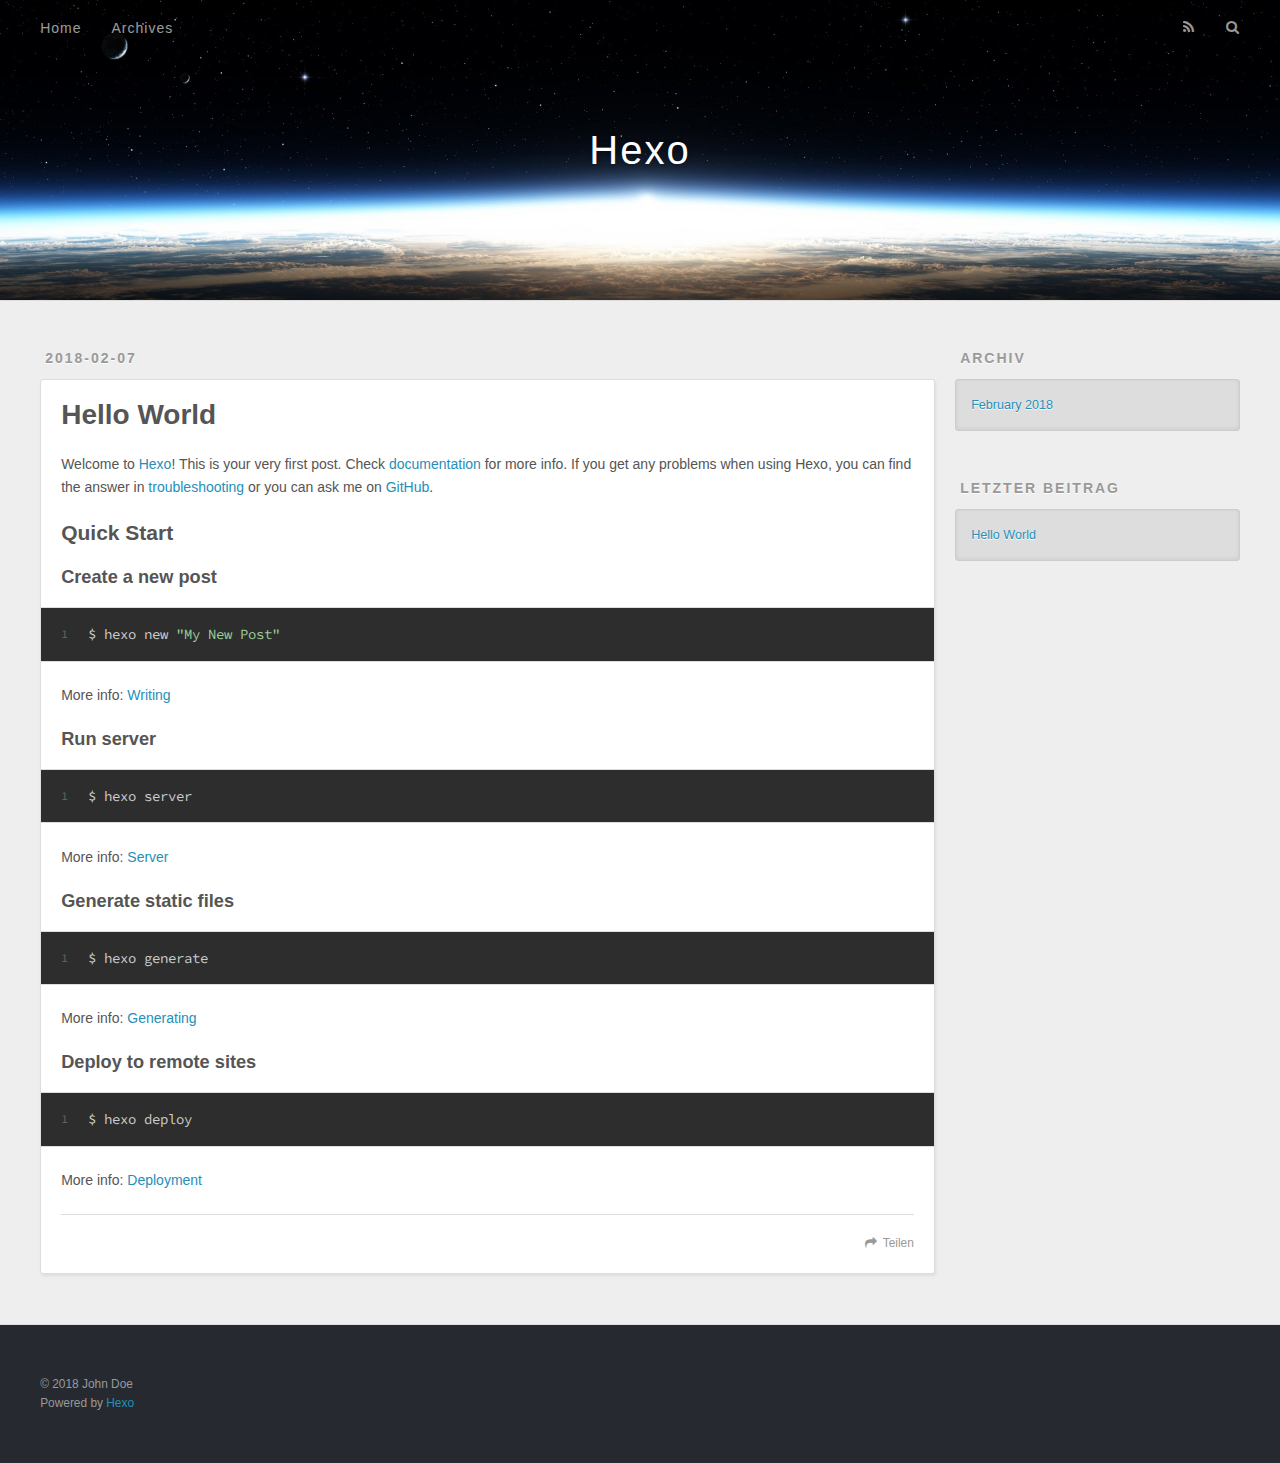
==== index.html @ ced9f554 "Site updated: 2018-02-08 09:53:54" ====
<!DOCTYPE html>
<html>
<head>
  <meta charset="utf-8">
  

  
  <title>Hexo</title>
  <meta name="viewport" content="width=device-width, initial-scale=1, maximum-scale=1">
  <meta property="og:type" content="website">
<meta property="og:title" content="Hexo">
<meta property="og:url" content="http://yoursite.com/index.html">
<meta property="og:site_name" content="Hexo">
<meta name="twitter:card" content="summary">
<meta name="twitter:title" content="Hexo">
  
    <link rel="alternate" href="/atom.xml" title="Hexo" type="application/atom+xml">
  
  
    <link rel="icon" href="/favicon.png">
  
  
    <link href="//fonts.googleapis.com/css?family=Source+Code+Pro" rel="stylesheet" type="text/css">
  
  <link rel="stylesheet" href="/css/style.css">
</head>

<body>
  <div id="container">
    <div id="wrap">
      <header id="header">
  <div id="banner"></div>
  <div id="header-outer" class="outer">
    <div id="header-title" class="inner">
      <h1 id="logo-wrap">
        <a href="/" id="logo">Hexo</a>
      </h1>
      
    </div>
    <div id="header-inner" class="inner">
      <nav id="main-nav">
        <a id="main-nav-toggle" class="nav-icon"></a>
        
          <a class="main-nav-link" href="/">Home</a>
        
          <a class="main-nav-link" href="/archives">Archives</a>
        
      </nav>
      <nav id="sub-nav">
        
          <a id="nav-rss-link" class="nav-icon" href="/atom.xml" title="RSS Feed"></a>
        
        <a id="nav-search-btn" class="nav-icon" title="Suche"></a>
      </nav>
      <div id="search-form-wrap">
        <form action="//google.com/search" method="get" accept-charset="UTF-8" class="search-form"><input type="search" name="q" class="search-form-input" placeholder="Search"><button type="submit" class="search-form-submit">&#xF002;</button><input type="hidden" name="sitesearch" value="http://yoursite.com"></form>
      </div>
    </div>
  </div>
</header>
      <div class="outer">
        <section id="main">
  
    <article id="post-hello-world" class="article article-type-post" itemscope itemprop="blogPost">
  <div class="article-meta">
    <a href="/2018/02/07/hello-world/" class="article-date">
  <time datetime="2018-02-07T09:04:52.421Z" itemprop="datePublished">2018-02-07</time>
</a>
    
  </div>
  <div class="article-inner">
    
    
      <header class="article-header">
        
  
    <h1 itemprop="name">
      <a class="article-title" href="/2018/02/07/hello-world/">Hello World</a>
    </h1>
  

      </header>
    
    <div class="article-entry" itemprop="articleBody">
      
        <p>Welcome to <a href="https://hexo.io/" target="_blank" rel="noopener">Hexo</a>! This is your very first post. Check <a href="https://hexo.io/docs/" target="_blank" rel="noopener">documentation</a> for more info. If you get any problems when using Hexo, you can find the answer in <a href="https://hexo.io/docs/troubleshooting.html" target="_blank" rel="noopener">troubleshooting</a> or you can ask me on <a href="https://github.com/hexojs/hexo/issues" target="_blank" rel="noopener">GitHub</a>.</p>
<h2 id="Quick-Start"><a href="#Quick-Start" class="headerlink" title="Quick Start"></a>Quick Start</h2><h3 id="Create-a-new-post"><a href="#Create-a-new-post" class="headerlink" title="Create a new post"></a>Create a new post</h3><figure class="highlight bash"><table><tr><td class="gutter"><pre><span class="line">1</span><br></pre></td><td class="code"><pre><span class="line">$ hexo new <span class="string">"My New Post"</span></span><br></pre></td></tr></table></figure>
<p>More info: <a href="https://hexo.io/docs/writing.html" target="_blank" rel="noopener">Writing</a></p>
<h3 id="Run-server"><a href="#Run-server" class="headerlink" title="Run server"></a>Run server</h3><figure class="highlight bash"><table><tr><td class="gutter"><pre><span class="line">1</span><br></pre></td><td class="code"><pre><span class="line">$ hexo server</span><br></pre></td></tr></table></figure>
<p>More info: <a href="https://hexo.io/docs/server.html" target="_blank" rel="noopener">Server</a></p>
<h3 id="Generate-static-files"><a href="#Generate-static-files" class="headerlink" title="Generate static files"></a>Generate static files</h3><figure class="highlight bash"><table><tr><td class="gutter"><pre><span class="line">1</span><br></pre></td><td class="code"><pre><span class="line">$ hexo generate</span><br></pre></td></tr></table></figure>
<p>More info: <a href="https://hexo.io/docs/generating.html" target="_blank" rel="noopener">Generating</a></p>
<h3 id="Deploy-to-remote-sites"><a href="#Deploy-to-remote-sites" class="headerlink" title="Deploy to remote sites"></a>Deploy to remote sites</h3><figure class="highlight bash"><table><tr><td class="gutter"><pre><span class="line">1</span><br></pre></td><td class="code"><pre><span class="line">$ hexo deploy</span><br></pre></td></tr></table></figure>
<p>More info: <a href="https://hexo.io/docs/deployment.html" target="_blank" rel="noopener">Deployment</a></p>

      
    </div>
    <footer class="article-footer">
      <a data-url="http://yoursite.com/2018/02/07/hello-world/" data-id="cjddtx7x10000c4qdx9qznopu" class="article-share-link">Teilen</a>
      
      
    </footer>
  </div>
  
</article>


  


</section>
        
          <aside id="sidebar">
  
    

  
    

  
    
  
    
  <div class="widget-wrap">
    <h3 class="widget-title">Archiv</h3>
    <div class="widget">
      <ul class="archive-list"><li class="archive-list-item"><a class="archive-list-link" href="/archives/2018/02/">February 2018</a></li></ul>
    </div>
  </div>


  
    
  <div class="widget-wrap">
    <h3 class="widget-title">letzter Beitrag</h3>
    <div class="widget">
      <ul>
        
          <li>
            <a href="/2018/02/07/hello-world/">Hello World</a>
          </li>
        
      </ul>
    </div>
  </div>

  
</aside>
        
      </div>
      <footer id="footer">
  
  <div class="outer">
    <div id="footer-info" class="inner">
      &copy; 2018 John Doe<br>
      Powered by <a href="http://hexo.io/" target="_blank">Hexo</a>
    </div>
  </div>
</footer>
    </div>
    <nav id="mobile-nav">
  
    <a href="/" class="mobile-nav-link">Home</a>
  
    <a href="/archives" class="mobile-nav-link">Archives</a>
  
</nav>
    

<script src="//ajax.googleapis.com/ajax/libs/jquery/2.0.3/jquery.min.js"></script>


  <link rel="stylesheet" href="/fancybox/jquery.fancybox.css">
  <script src="/fancybox/jquery.fancybox.pack.js"></script>


<script src="/js/script.js"></script>



  </div>
</body>
</html>
---- css/style.css ----
body {
  width: 100%;
}
body:before,
body:after {
  content: "";
  display: table;
}
body:after {
  clear: both;
}
html,
body,
div,
span,
applet,
object,
iframe,
h1,
h2,
h3,
h4,
h5,
h6,
p,
blockquote,
pre,
a,
abbr,
acronym,
address,
big,
cite,
code,
del,
dfn,
em,
img,
ins,
kbd,
q,
s,
samp,
small,
strike,
strong,
sub,
sup,
tt,
var,
dl,
dt,
dd,
ol,
ul,
li,
fieldset,
form,
label,
legend,
table,
caption,
tbody,
tfoot,
thead,
tr,
th,
td {
  margin: 0;
  padding: 0;
  border: 0;
  outline: 0;
  font-weight: inherit;
  font-style: inherit;
  font-family: inherit;
  font-size: 100%;
  vertical-align: baseline;
}
body {
  line-height: 1;
  color: #000;
  background: #fff;
}
ol,
ul {
  list-style: none;
}
table {
  border-collapse: separate;
  border-spacing: 0;
  vertical-align: middle;
}
caption,
th,
td {
  text-align: left;
  font-weight: normal;
  vertical-align: middle;
}
a img {
  border: none;
}
input,
button {
  margin: 0;
  padding: 0;
}
input::-moz-focus-inner,
button::-moz-focus-inner {
  border: 0;
  padding: 0;
}
@font-face {
  font-family: FontAwesome;
  font-style: normal;
  font-weight: normal;
  src: url("fonts/fontawesome-webfont.eot?v=#4.0.3");
  src: url("fonts/fontawesome-webfont.eot?#iefix&v=#4.0.3") format("embedded-opentype"), url("fonts/fontawesome-webfont.woff?v=#4.0.3") format("woff"), url("fonts/fontawesome-webfont.ttf?v=#4.0.3") format("truetype"), url("fonts/fontawesome-webfont.svg#fontawesomeregular?v=#4.0.3") format("svg");
}
html,
body,
#container {
  height: 100%;
}
body {
  background: #eee;
  font: 14px -apple-system, BlinkMacSystemFont, "Segoe UI", "Roboto", "Oxygen", "Ubuntu", "Cantarell", "Fira Sans", "Droid Sans", "Helvetica Neue", sans-serif;
  -webkit-text-size-adjust: 100%;
}
.outer {
  max-width: 1220px;
  margin: 0 auto;
  padding: 0 20px;
}
.outer:before,
.outer:after {
  content: "";
  display: table;
}
.outer:after {
  clear: both;
}
.inner {
  display: inline;
  float: left;
  width: 98.33333333333333%;
  margin: 0 0.833333333333333%;
}
.left,
.alignleft {
  float: left;
}
.right,
.alignright {
  float: right;
}
.clear {
  clear: both;
}
#container {
  position: relative;
}
.mobile-nav-on {
  overflow: hidden;
}
#wrap {
  height: 100%;
  width: 100%;
  position: absolute;
  top: 0;
  left: 0;
  -webkit-transition: 0.2s ease-out;
  -moz-transition: 0.2s ease-out;
  -ms-transition: 0.2s ease-out;
  transition: 0.2s ease-out;
  z-index: 1;
  background: #eee;
}
.mobile-nav-on #wrap {
  left: 280px;
}
@media screen and (min-width: 768px) {
  #main {
    display: inline;
    float: left;
    width: 73.33333333333333%;
    margin: 0 0.833333333333333%;
  }
}
.article-date,
.article-category-link,
.archive-year,
.widget-title {
  text-decoration: none;
  text-transform: uppercase;
  letter-spacing: 2px;
  color: #999;
  margin-bottom: 1em;
  margin-left: 5px;
  line-height: 1em;
  text-shadow: 0 1px #fff;
  font-weight: bold;
}
.article-inner,
.archive-article-inner {
  background: #fff;
  -webkit-box-shadow: 1px 2px 3px #ddd;
  box-shadow: 1px 2px 3px #ddd;
  border: 1px solid #ddd;
  border-radius: 3px;
}
.article-entry h1,
.widget h1 {
  font-size: 2em;
}
.article-entry h2,
.widget h2 {
  font-size: 1.5em;
}
.article-entry h3,
.widget h3 {
  font-size: 1.3em;
}
.article-entry h4,
.widget h4 {
  font-size: 1.2em;
}
.article-entry h5,
.widget h5 {
  font-size: 1em;
}
.article-entry h6,
.widget h6 {
  font-size: 1em;
  color: #999;
}
.article-entry hr,
.widget hr {
  border: 1px dashed #ddd;
}
.article-entry strong,
.widget strong {
  font-weight: bold;
}
.article-entry em,
.widget em,
.article-entry cite,
.widget cite {
  font-style: italic;
}
.article-entry sup,
.widget sup,
.article-entry sub,
.widget sub {
  font-size: 0.75em;
  line-height: 0;
  position: relative;
  vertical-align: baseline;
}
.article-entry sup,
.widget sup {
  top: -0.5em;
}
.article-entry sub,
.widget sub {
  bottom: -0.2em;
}
.article-entry small,
.widget small {
  font-size: 0.85em;
}
.article-entry acronym,
.widget acronym,
.article-entry abbr,
.widget abbr {
  border-bottom: 1px dotted;
}
.article-entry ul,
.widget ul,
.article-entry ol,
.widget ol,
.article-entry dl,
.widget dl {
  margin: 0 20px;
  line-height: 1.6em;
}
.article-entry ul ul,
.widget ul ul,
.article-entry ol ul,
.widget ol ul,
.article-entry ul ol,
.widget ul ol,
.article-entry ol ol,
.widget ol ol {
  margin-top: 0;
  margin-bottom: 0;
}
.article-entry ul,
.widget ul {
  list-style: disc;
}
.article-entry ol,
.widget ol {
  list-style: decimal;
}
.article-entry dt,
.widget dt {
  font-weight: bold;
}
#header {
  height: 300px;
  position: relative;
  border-bottom: 1px solid #ddd;
}
#header:before,
#header:after {
  content: "";
  position: absolute;
  left: 0;
  right: 0;
  height: 40px;
}
#header:before {
  top: 0;
  background: -webkit-linear-gradient(rgba(0,0,0,0.2), transparent);
  background: -moz-linear-gradient(rgba(0,0,0,0.2), transparent);
  background: -ms-linear-gradient(rgba(0,0,0,0.2), transparent);
  background: linear-gradient(rgba(0,0,0,0.2), transparent);
}
#header:after {
  bottom: 0;
  background: -webkit-linear-gradient(transparent, rgba(0,0,0,0.2));
  background: -moz-linear-gradient(transparent, rgba(0,0,0,0.2));
  background: -ms-linear-gradient(transparent, rgba(0,0,0,0.2));
  background: linear-gradient(transparent, rgba(0,0,0,0.2));
}
#header-outer {
  height: 100%;
  position: relative;
}
#header-inner {
  position: relative;
  overflow: hidden;
}
#banner {
  position: absolute;
  top: 0;
  left: 0;
  width: 100%;
  height: 100%;
  background: url("images/banner.jpg") center #000;
  -webkit-background-size: cover;
  -moz-background-size: cover;
  background-size: cover;
  z-index: -1;
}
#header-title {
  text-align: center;
  height: 40px;
  position: absolute;
  top: 50%;
  left: 0;
  margin-top: -20px;
}
#logo,
#subtitle {
  text-decoration: none;
  color: #fff;
  font-weight: 300;
  text-shadow: 0 1px 4px rgba(0,0,0,0.3);
}
#logo {
  font-size: 40px;
  line-height: 40px;
  letter-spacing: 2px;
}
#subtitle {
  font-size: 16px;
  line-height: 16px;
  letter-spacing: 1px;
}
#subtitle-wrap {
  margin-top: 16px;
}
#main-nav {
  float: left;
  margin-left: -15px;
}
.nav-icon,
.main-nav-link {
  float: left;
  color: #fff;
  opacity: 0.6;
  text-decoration: none;
  text-shadow: 0 1px rgba(0,0,0,0.2);
  -webkit-transition: opacity 0.2s;
  -moz-transition: opacity 0.2s;
  -ms-transition: opacity 0.2s;
  transition: opacity 0.2s;
  display: block;
  padding: 20px 15px;
}
.nav-icon:hover,
.main-nav-link:hover {
  opacity: 1;
}
.nav-icon {
  font-family: FontAwesome;
  text-align: center;
  font-size: 14px;
  width: 14px;
  height: 14px;
  padding: 20px 15px;
  position: relative;
  cursor: pointer;
}
.main-nav-link {
  font-weight: 300;
  letter-spacing: 1px;
}
@media screen and (max-width: 479px) {
  .main-nav-link {
    display: none;
  }
}
#main-nav-toggle {
  display: none;
}
#main-nav-toggle:before {
  content: "\f0c9";
}
@media screen and (max-width: 479px) {
  #main-nav-toggle {
    display: block;
  }
}
#sub-nav {
  float: right;
  margin-right: -15px;
}
#nav-rss-link:before {
  content: "\f09e";
}
#nav-search-btn:before {
  content: "\f002";
}
#search-form-wrap {
  position: absolute;
  top: 15px;
  width: 150px;
  height: 30px;
  right: -150px;
  opacity: 0;
  -webkit-transition: 0.2s ease-out;
  -moz-transition: 0.2s ease-out;
  -ms-transition: 0.2s ease-out;
  transition: 0.2s ease-out;
}
#search-form-wrap.on {
  opacity: 1;
  right: 0;
}
@media screen and (max-width: 479px) {
  #search-form-wrap {
    width: 100%;
    right: -100%;
  }
}
.search-form {
  position: absolute;
  top: 0;
  left: 0;
  right: 0;
  background: #fff;
  padding: 5px 15px;
  border-radius: 15px;
  -webkit-box-shadow: 0 0 10px rgba(0,0,0,0.3);
  box-shadow: 0 0 10px rgba(0,0,0,0.3);
}
.search-form-input {
  border: none;
  background: none;
  color: #555;
  width: 100%;
  font: 13px -apple-system, BlinkMacSystemFont, "Segoe UI", "Roboto", "Oxygen", "Ubuntu", "Cantarell", "Fira Sans", "Droid Sans", "Helvetica Neue", sans-serif;
  outline: none;
}
.search-form-input::-webkit-search-results-decoration,
.search-form-input::-webkit-search-cancel-button {
  -webkit-appearance: none;
}
.search-form-submit {
  position: absolute;
  top: 50%;
  right: 10px;
  margin-top: -7px;
  font: 13px FontAwesome;
  border: none;
  background: none;
  color: #bbb;
  cursor: pointer;
}
.search-form-submit:hover,
.search-form-submit:focus {
  color: #777;
}
.article {
  margin: 50px 0;
}
.article-inner {
  overflow: hidden;
}
.article-meta:before,
.article-meta:after {
  content: "";
  display: table;
}
.article-meta:after {
  clear: both;
}
.article-date {
  float: left;
}
.article-category {
  float: left;
  line-height: 1em;
  color: #ccc;
  text-shadow: 0 1px #fff;
  margin-left: 8px;
}
.article-category:before {
  content: "\2022";
}
.article-category-link {
  margin: 0 12px 1em;
}
.article-header {
  padding: 20px 20px 0;
}
.article-title {
  text-decoration: none;
  font-size: 2em;
  font-weight: bold;
  color: #555;
  line-height: 1.1em;
  -webkit-transition: color 0.2s;
  -moz-transition: color 0.2s;
  -ms-transition: color 0.2s;
  transition: color 0.2s;
}
a.article-title:hover {
  color: #258fb8;
}
.article-entry {
  color: #555;
  padding: 0 20px;
}
.article-entry:before,
.article-entry:after {
  content: "";
  display: table;
}
.article-entry:after {
  clear: both;
}
.article-entry p,
.article-entry table {
  line-height: 1.6em;
  margin: 1.6em 0;
}
.article-entry h1,
.article-entry h2,
.article-entry h3,
.article-entry h4,
.article-entry h5,
.article-entry h6 {
  font-weight: bold;
}
.article-entry h1,
.article-entry h2,
.article-entry h3,
.article-entry h4,
.article-entry h5,
.article-entry h6 {
  line-height: 1.1em;
  margin: 1.1em 0;
}
.article-entry a {
  color: #258fb8;
  text-decoration: none;
}
.article-entry a:hover {
  text-decoration: underline;
}
.article-entry ul,
.article-entry ol,
.article-entry dl {
  margin-top: 1.6em;
  margin-bottom: 1.6em;
}
.article-entry img,
.article-entry video {
  max-width: 100%;
  height: auto;
  display: block;
  margin: auto;
}
.article-entry iframe {
  border: none;
}
.article-entry table {
  width: 100%;
  border-collapse: collapse;
  border-spacing: 0;
}
.article-entry th {
  font-weight: bold;
  border-bottom: 3px solid #ddd;
  padding-bottom: 0.5em;
}
.article-entry td {
  border-bottom: 1px solid #ddd;
  padding: 10px 0;
}
.article-entry blockquote {
  font-family: Georgia, "Times New Roman", serif;
  font-size: 1.4em;
  margin: 1.6em 20px;
  text-align: center;
}
.article-entry blockquote footer {
  font-size: 14px;
  margin: 1.6em 0;
  font-family: -apple-system, BlinkMacSystemFont, "Segoe UI", "Roboto", "Oxygen", "Ubuntu", "Cantarell", "Fira Sans", "Droid Sans", "Helvetica Neue", sans-serif;
}
.article-entry blockquote footer cite:before {
  content: "—";
  padding: 0 0.5em;
}
.article-entry .pullquote {
  text-align: left;
  width: 45%;
  margin: 0;
}
.article-entry .pullquote.left {
  margin-left: 0.5em;
  margin-right: 1em;
}
.article-entry .pullquote.right {
  margin-right: 0.5em;
  margin-left: 1em;
}
.article-entry .caption {
  color: #999;
  display: block;
  font-size: 0.9em;
  margin-top: 0.5em;
  position: relative;
  text-align: center;
}
.article-entry .video-container {
  position: relative;
  padding-top: 56.25%;
  height: 0;
  overflow: hidden;
}
.article-entry .video-container iframe,
.article-entry .video-container object,
.article-entry .video-container embed {
  position: absolute;
  top: 0;
  left: 0;
  width: 100%;
  height: 100%;
  margin-top: 0;
}
.article-more-link a {
  display: inline-block;
  line-height: 1em;
  padding: 6px 15px;
  border-radius: 15px;
  background: #eee;
  color: #999;
  text-shadow: 0 1px #fff;
  text-decoration: none;
}
.article-more-link a:hover {
  background: #258fb8;
  color: #fff;
  text-decoration: none;
  text-shadow: 0 1px #1e7293;
}
.article-footer {
  font-size: 0.85em;
  line-height: 1.6em;
  border-top: 1px solid #ddd;
  padding-top: 1.6em;
  margin: 0 20px 20px;
}
.article-footer:before,
.article-footer:after {
  content: "";
  display: table;
}
.article-footer:after {
  clear: both;
}
.article-footer a {
  color: #999;
  text-decoration: none;
}
.article-footer a:hover {
  color: #555;
}
.article-tag-list-item {
  float: left;
  margin-right: 10px;
}
.article-tag-list-link:before {
  content: "#";
}
.article-comment-link {
  float: right;
}
.article-comment-link:before {
  content: "\f075";
  font-family: FontAwesome;
  padding-right: 8px;
}
.article-share-link {
  cursor: pointer;
  float: right;
  margin-left: 20px;
}
.article-share-link:before {
  content: "\f064";
  font-family: FontAwesome;
  padding-right: 6px;
}
#article-nav {
  position: relative;
}
#article-nav:before,
#article-nav:after {
  content: "";
  display: table;
}
#article-nav:after {
  clear: both;
}
@media screen and (min-width: 768px) {
  #article-nav {
    margin: 50px 0;
  }
  #article-nav:before {
    width: 8px;
    height: 8px;
    position: absolute;
    top: 50%;
    left: 50%;
    margin-top: -4px;
    margin-left: -4px;
    content: "";
    border-radius: 50%;
    background: #ddd;
    -webkit-box-shadow: 0 1px 2px #fff;
    box-shadow: 0 1px 2px #fff;
  }
}
.article-nav-link-wrap {
  text-decoration: none;
  text-shadow: 0 1px #fff;
  color: #999;
  -webkit-box-sizing: border-box;
  -moz-box-sizing: border-box;
  box-sizing: border-box;
  margin-top: 50px;
  text-align: center;
  display: block;
}
.article-nav-link-wrap:hover {
  color: #555;
}
@media screen and (min-width: 768px) {
  .article-nav-link-wrap {
    width: 50%;
    margin-top: 0;
  }
}
@media screen and (min-width: 768px) {
  #article-nav-newer {
    float: left;
    text-align: right;
    padding-right: 20px;
  }
}
@media screen and (min-width: 768px) {
  #article-nav-older {
    float: right;
    text-align: left;
    padding-left: 20px;
  }
}
.article-nav-caption {
  text-transform: uppercase;
  letter-spacing: 2px;
  color: #ddd;
  line-height: 1em;
  font-weight: bold;
}
#article-nav-newer .article-nav-caption {
  margin-right: -2px;
}
.article-nav-title {
  font-size: 0.85em;
  line-height: 1.6em;
  margin-top: 0.5em;
}
.article-share-box {
  position: absolute;
  display: none;
  background: #fff;
  -webkit-box-shadow: 1px 2px 10px rgba(0,0,0,0.2);
  box-shadow: 1px 2px 10px rgba(0,0,0,0.2);
  border-radius: 3px;
  margin-left: -145px;
  overflow: hidden;
  z-index: 1;
}
.article-share-box.on {
  display: block;
}
.article-share-input {
  width: 100%;
  background: none;
  -webkit-box-sizing: border-box;
  -moz-box-sizing: border-box;
  box-sizing: border-box;
  font: 14px -apple-system, BlinkMacSystemFont, "Segoe UI", "Roboto", "Oxygen", "Ubuntu", "Cantarell", "Fira Sans", "Droid Sans", "Helvetica Neue", sans-serif;
  padding: 0 15px;
  color: #555;
  outline: none;
  border: 1px solid #ddd;
  border-radius: 3px 3px 0 0;
  height: 36px;
  line-height: 36px;
}
.article-share-links {
  background: #eee;
}
.article-share-links:before,
.article-share-links:after {
  content: "";
  display: table;
}
.article-share-links:after {
  clear: both;
}
.article-share-twitter,
.article-share-facebook,
.article-share-pinterest,
.article-share-google {
  width: 50px;
  height: 36px;
  display: block;
  float: left;
  position: relative;
  color: #999;
  text-shadow: 0 1px #fff;
}
.article-share-twitter:before,
.article-share-facebook:before,
.article-share-pinterest:before,
.article-share-google:before {
  font-size: 20px;
  font-family: FontAwesome;
  width: 20px;
  height: 20px;
  position: absolute;
  top: 50%;
  left: 50%;
  margin-top: -10px;
  margin-left: -10px;
  text-align: center;
}
.article-share-twitter:hover,
.article-share-facebook:hover,
.article-share-pinterest:hover,
.article-share-google:hover {
  color: #fff;
}
.article-share-twitter:before {
  content: "\f099";
}
.article-share-twitter:hover {
  background: #00aced;
  text-shadow: 0 1px #008abe;
}
.article-share-facebook:before {
  content: "\f09a";
}
.article-share-facebook:hover {
  background: #3b5998;
  text-shadow: 0 1px #2f477a;
}
.article-share-pinterest:before {
  content: "\f0d2";
}
.article-share-pinterest:hover {
  background: #cb2027;
  text-shadow: 0 1px #a21a1f;
}
.article-share-google:before {
  content: "\f0d5";
}
.article-share-google:hover {
  background: #dd4b39;
  text-shadow: 0 1px #be3221;
}
.article-gallery {
  background: #000;
  position: relative;
}
.article-gallery-photos {
  position: relative;
  overflow: hidden;
}
.article-gallery-img {
  display: none;
  max-width: 100%;
}
.article-gallery-img:first-child {
  display: block;
}
.article-gallery-img.loaded {
  position: absolute;
  display: block;
}
.article-gallery-img img {
  display: block;
  max-width: 100%;
  margin: 0 auto;
}
#comments {
  background: #fff;
  -webkit-box-shadow: 1px 2px 3px #ddd;
  box-shadow: 1px 2px 3px #ddd;
  padding: 20px;
  border: 1px solid #ddd;
  border-radius: 3px;
  margin: 50px 0;
}
#comments a {
  color: #258fb8;
}
.archives-wrap {
  margin: 50px 0;
}
.archives:before,
.archives:after {
  content: "";
  display: table;
}
.archives:after {
  clear: both;
}
.archive-year-wrap {
  margin-bottom: 1em;
}
.archives {
  -webkit-column-gap: 10px;
  -moz-column-gap: 10px;
  column-gap: 10px;
}
@media screen and (min-width: 480px) and (max-width: 767px) {
  .archives {
    -webkit-column-count: 2;
    -moz-column-count: 2;
    column-count: 2;
  }
}
@media screen and (min-width: 768px) {
  .archives {
    -webkit-column-count: 3;
    -moz-column-count: 3;
    column-count: 3;
  }
}
.archive-article {
  -webkit-column-break-inside: avoid;
  page-break-inside: avoid;
  overflow: hidden;
  break-inside: avoid-column;
}
.archive-article-inner {
  padding: 10px;
  margin-bottom: 15px;
}
.archive-article-title {
  text-decoration: none;
  font-weight: bold;
  color: #555;
  -webkit-transition: color 0.2s;
  -moz-transition: color 0.2s;
  -ms-transition: color 0.2s;
  transition: color 0.2s;
  line-height: 1.6em;
}
.archive-article-title:hover {
  color: #258fb8;
}
.archive-article-footer {
  margin-top: 1em;
}
.archive-article-date {
  color: #999;
  text-decoration: none;
  font-size: 0.85em;
  line-height: 1em;
  margin-bottom: 0.5em;
  display: block;
}
#page-nav {
  margin: 50px auto;
  background: #fff;
  -webkit-box-shadow: 1px 2px 3px #ddd;
  box-shadow: 1px 2px 3px #ddd;
  border: 1px solid #ddd;
  border-radius: 3px;
  text-align: center;
  color: #999;
  overflow: hidden;
}
#page-nav:before,
#page-nav:after {
  content: "";
  display: table;
}
#page-nav:after {
  clear: both;
}
#page-nav a,
#page-nav span {
  padding: 10px 20px;
  line-height: 1;
  height: 2ex;
}
#page-nav a {
  color: #999;
  text-decoration: none;
}
#page-nav a:hover {
  background: #999;
  color: #fff;
}
#page-nav .prev {
  float: left;
}
#page-nav .next {
  float: right;
}
#page-nav .page-number {
  display: inline-block;
}
@media screen and (max-width: 479px) {
  #page-nav .page-number {
    display: none;
  }
}
#page-nav .current {
  color: #555;
  font-weight: bold;
}
#page-nav .space {
  color: #ddd;
}
#footer {
  background: #262a30;
  padding: 50px 0;
  border-top: 1px solid #ddd;
  color: #999;
}
#footer a {
  color: #258fb8;
  text-decoration: none;
}
#footer a:hover {
  text-decoration: underline;
}
#footer-info {
  line-height: 1.6em;
  font-size: 0.85em;
}
.article-entry pre,
.article-entry .highlight {
  background: #2d2d2d;
  margin: 0 -20px;
  padding: 15px 20px;
  border-style: solid;
  border-color: #ddd;
  border-width: 1px 0;
  overflow: auto;
  color: #ccc;
  line-height: 22.400000000000002px;
}
.article-entry .highlight .gutter pre,
.article-entry .gist .gist-file .gist-data .line-numbers {
  color: #666;
  font-size: 0.85em;
}
.article-entry pre,
.article-entry code {
  font-family: "Source Code Pro", Consolas, Monaco, Menlo, Consolas, monospace;
}
.article-entry code {
  background: #eee;
  text-shadow: 0 1px #fff;
  padding: 0 0.3em;
}
.article-entry pre code {
  background: none;
  text-shadow: none;
  padding: 0;
}
.article-entry .highlight pre {
  border: none;
  margin: 0;
  padding: 0;
}
.article-entry .highlight table {
  margin: 0;
  width: auto;
}
.article-entry .highlight td {
  border: none;
  padding: 0;
}
.article-entry .highlight figcaption {
  font-size: 0.85em;
  color: #999;
  line-height: 1em;
  margin-bottom: 1em;
}
.article-entry .highlight figcaption:before,
.article-entry .highlight figcaption:after {
  content: "";
  display: table;
}
.article-entry .highlight figcaption:after {
  clear: both;
}
.article-entry .highlight figcaption a {
  float: right;
}
.article-entry .highlight .gutter pre {
  text-align: right;
  padding-right: 20px;
}
.article-entry .highlight .line {
  height: 22.400000000000002px;
}
.article-entry .highlight .line.marked {
  background: #515151;
}
.article-entry .gist {
  margin: 0 -20px;
  border-style: solid;
  border-color: #ddd;
  border-width: 1px 0;
  background: #2d2d2d;
  padding: 15px 20px 15px 0;
}
.article-entry .gist .gist-file {
  border: none;
  font-family: "Source Code Pro", Consolas, Monaco, Menlo, Consolas, monospace;
  margin: 0;
}
.article-entry .gist .gist-file .gist-data {
  background: none;
  border: none;
}
.article-entry .gist .gist-file .gist-data .line-numbers {
  background: none;
  border: none;
  padding: 0 20px 0 0;
}
.article-entry .gist .gist-file .gist-data .line-data {
  padding: 0 !important;
}
.article-entry .gist .gist-file .highlight {
  margin: 0;
  padding: 0;
  border: none;
}
.article-entry .gist .gist-file .gist-meta {
  background: #2d2d2d;
  color: #999;
  font: 0.85em -apple-system, BlinkMacSystemFont, "Segoe UI", "Roboto", "Oxygen", "Ubuntu", "Cantarell", "Fira Sans", "Droid Sans", "Helvetica Neue", sans-serif;
  text-shadow: 0 0;
  padding: 0;
  margin-top: 1em;
  margin-left: 20px;
}
.article-entry .gist .gist-file .gist-meta a {
  color: #258fb8;
  font-weight: normal;
}
.article-entry .gist .gist-file .gist-meta a:hover {
  text-decoration: underline;
}
pre .comment,
pre .title {
  color: #999;
}
pre .variable,
pre .attribute,
pre .tag,
pre .regexp,
pre .ruby .constant,
pre .xml .tag .title,
pre .xml .pi,
pre .xml .doctype,
pre .html .doctype,
pre .css .id,
pre .css .class,
pre .css .pseudo {
  color: #f2777a;
}
pre .number,
pre .preprocessor,
pre .built_in,
pre .literal,
pre .params,
pre .constant {
  color: #f99157;
}
pre .class,
pre .ruby .class .title,
pre .css .rules .attribute {
  color: #9c9;
}
pre .string,
pre .value,
pre .inheritance,
pre .header,
pre .ruby .symbol,
pre .xml .cdata {
  color: #9c9;
}
pre .css .hexcolor {
  color: #6cc;
}
pre .function,
pre .python .decorator,
pre .python .title,
pre .ruby .function .title,
pre .ruby .title .keyword,
pre .perl .sub,
pre .javascript .title,
pre .coffeescript .title {
  color: #69c;
}
pre .keyword,
pre .javascript .function {
  color: #c9c;
}
@media screen and (max-width: 479px) {
  #mobile-nav {
    position: absolute;
    top: 0;
    left: 0;
    width: 280px;
    height: 100%;
    background: #191919;
    border-right: 1px solid #fff;
  }
}
@media screen and (max-width: 479px) {
  .mobile-nav-link {
    display: block;
    color: #999;
    text-decoration: none;
    padding: 15px 20px;
    font-weight: bold;
  }
  .mobile-nav-link:hover {
    color: #fff;
  }
}
@media screen and (min-width: 768px) {
  #sidebar {
    display: inline;
    float: left;
    width: 23.333333333333332%;
    margin: 0 0.833333333333333%;
  }
}
.widget-wrap {
  margin: 50px 0;
}
.widget {
  color: #777;
  text-shadow: 0 1px #fff;
  background: #ddd;
  -webkit-box-shadow: 0 -1px 4px #ccc inset;
  box-shadow: 0 -1px 4px #ccc inset;
  border: 1px solid #ccc;
  padding: 15px;
  border-radius: 3px;
}
.widget a {
  color: #258fb8;
  text-decoration: none;
}
.widget a:hover {
  text-decoration: underline;
}
.widget ul ul,
.widget ol ul,
.widget dl ul,
.widget ul ol,
.widget ol ol,
.widget dl ol,
.widget ul dl,
.widget ol dl,
.widget dl dl {
  margin-left: 15px;
  list-style: disc;
}
.widget {
  line-height: 1.6em;
  word-wrap: break-word;
  font-size: 0.9em;
}
.widget ul,
.widget ol {
  list-style: none;
  margin: 0;
}
.widget ul ul,
.widget ol ul,
.widget ul ol,
.widget ol ol {
  margin: 0 20px;
}
.widget ul ul,
.widget ol ul {
  list-style: disc;
}
.widget ul ol,
.widget ol ol {
  list-style: decimal;
}
.category-list-count,
.tag-list-count,
.archive-list-count {
  padding-left: 5px;
  color: #999;
  font-size: 0.85em;
}
.category-list-count:before,
.tag-list-count:before,
.archive-list-count:before {
  content: "(";
}
.category-list-count:after,
.tag-list-count:after,
.archive-list-count:after {
  content: ")";
}
.tagcloud a {
  margin-right: 5px;
  display: inline-block;
}
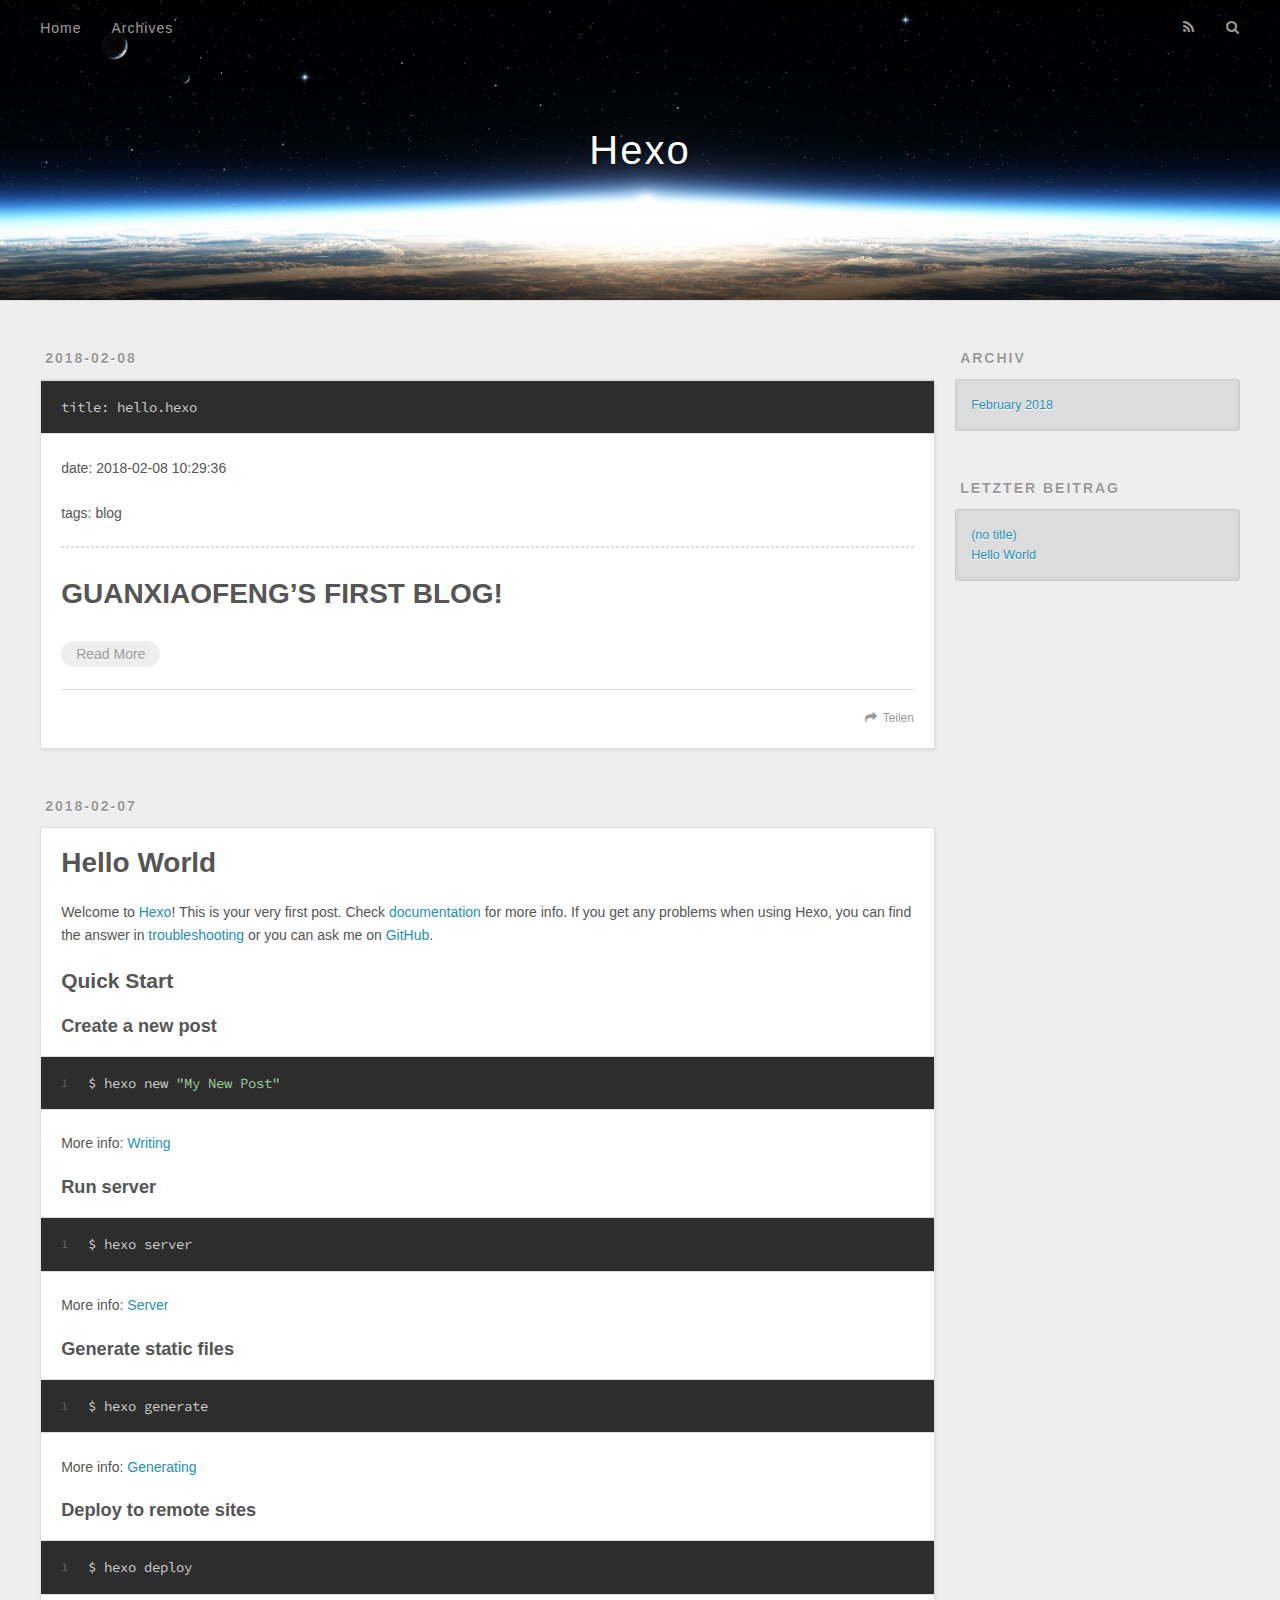
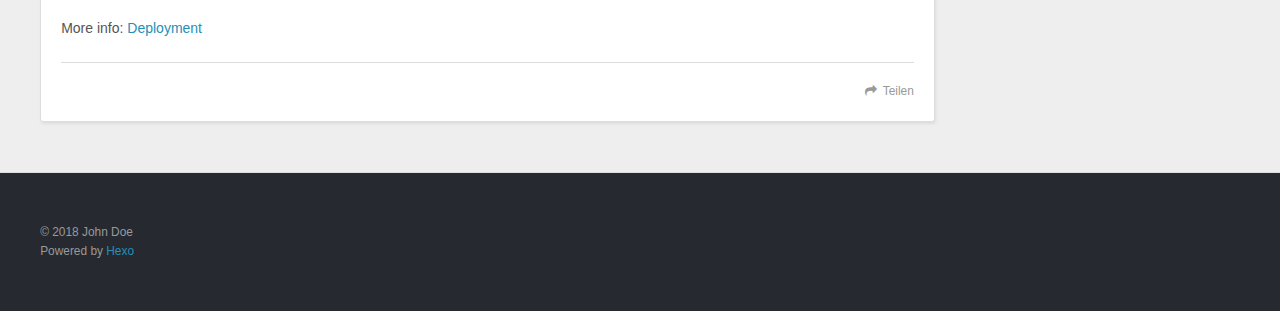
==== commit 2ec59f90: "Site updated: 2018-02-08 16:16:11" ====
--- a/index.html
+++ b/index.html
@@ -61,6 +61,41 @@
       <div class="outer">
         <section id="main">
   
+    <article id="post-hello-hexo" class="article article-type-post" itemscope itemprop="blogPost">
+  <div class="article-meta">
+    <a href="/2018/02/08/hello-hexo/" class="article-date">
+  <time datetime="2018-02-08T02:29:36.790Z" itemprop="datePublished">2018-02-08</time>
+</a>
+    
+  </div>
+  <div class="article-inner">
+    
+    
+    <div class="article-entry" itemprop="articleBody">
+      
+        <pre><code>title: hello.hexo
+</code></pre><p>   date: 2018-02-08 10:29:36</p>
+<p>   tags: blog</p>
+<hr>
+<h1 id="GUANXIAOFENG’S-FIRST-BLOG"><a href="#GUANXIAOFENG’S-FIRST-BLOG" class="headerlink" title="GUANXIAOFENG’S FIRST BLOG!"></a>GUANXIAOFENG’S FIRST BLOG!</h1>
+        
+          <p class="article-more-link">
+            <a href="/2018/02/08/hello-hexo/#more">Read More</a>
+          </p>
+        
+      
+    </div>
+    <footer class="article-footer">
+      <a data-url="http://yoursite.com/2018/02/08/hello-hexo/" data-id="cjddw2y3x0000fsqdi7nx82jx" class="article-share-link">Teilen</a>
+      
+      
+    </footer>
+  </div>
+  
+</article>
+
+
+  
     <article id="post-hello-world" class="article article-type-post" itemscope itemprop="blogPost">
   <div class="article-meta">
     <a href="/2018/02/07/hello-world/" class="article-date">
@@ -96,7 +131,7 @@
       
     </div>
     <footer class="article-footer">
-      <a data-url="http://yoursite.com/2018/02/07/hello-world/" data-id="cjddtx7x10000c4qdx9qznopu" class="article-share-link">Teilen</a>
+      <a data-url="http://yoursite.com/2018/02/07/hello-world/" data-id="cjddw2y4i0001fsqdj3i7pweq" class="article-share-link">Teilen</a>
       
       
     </footer>
@@ -137,6 +172,10 @@
       <ul>
         
           <li>
+            <a href="/2018/02/08/hello-hexo/">(no title)</a>
+          </li>
+        
+          <li>
             <a href="/2018/02/07/hello-world/">Hello World</a>
           </li>
         
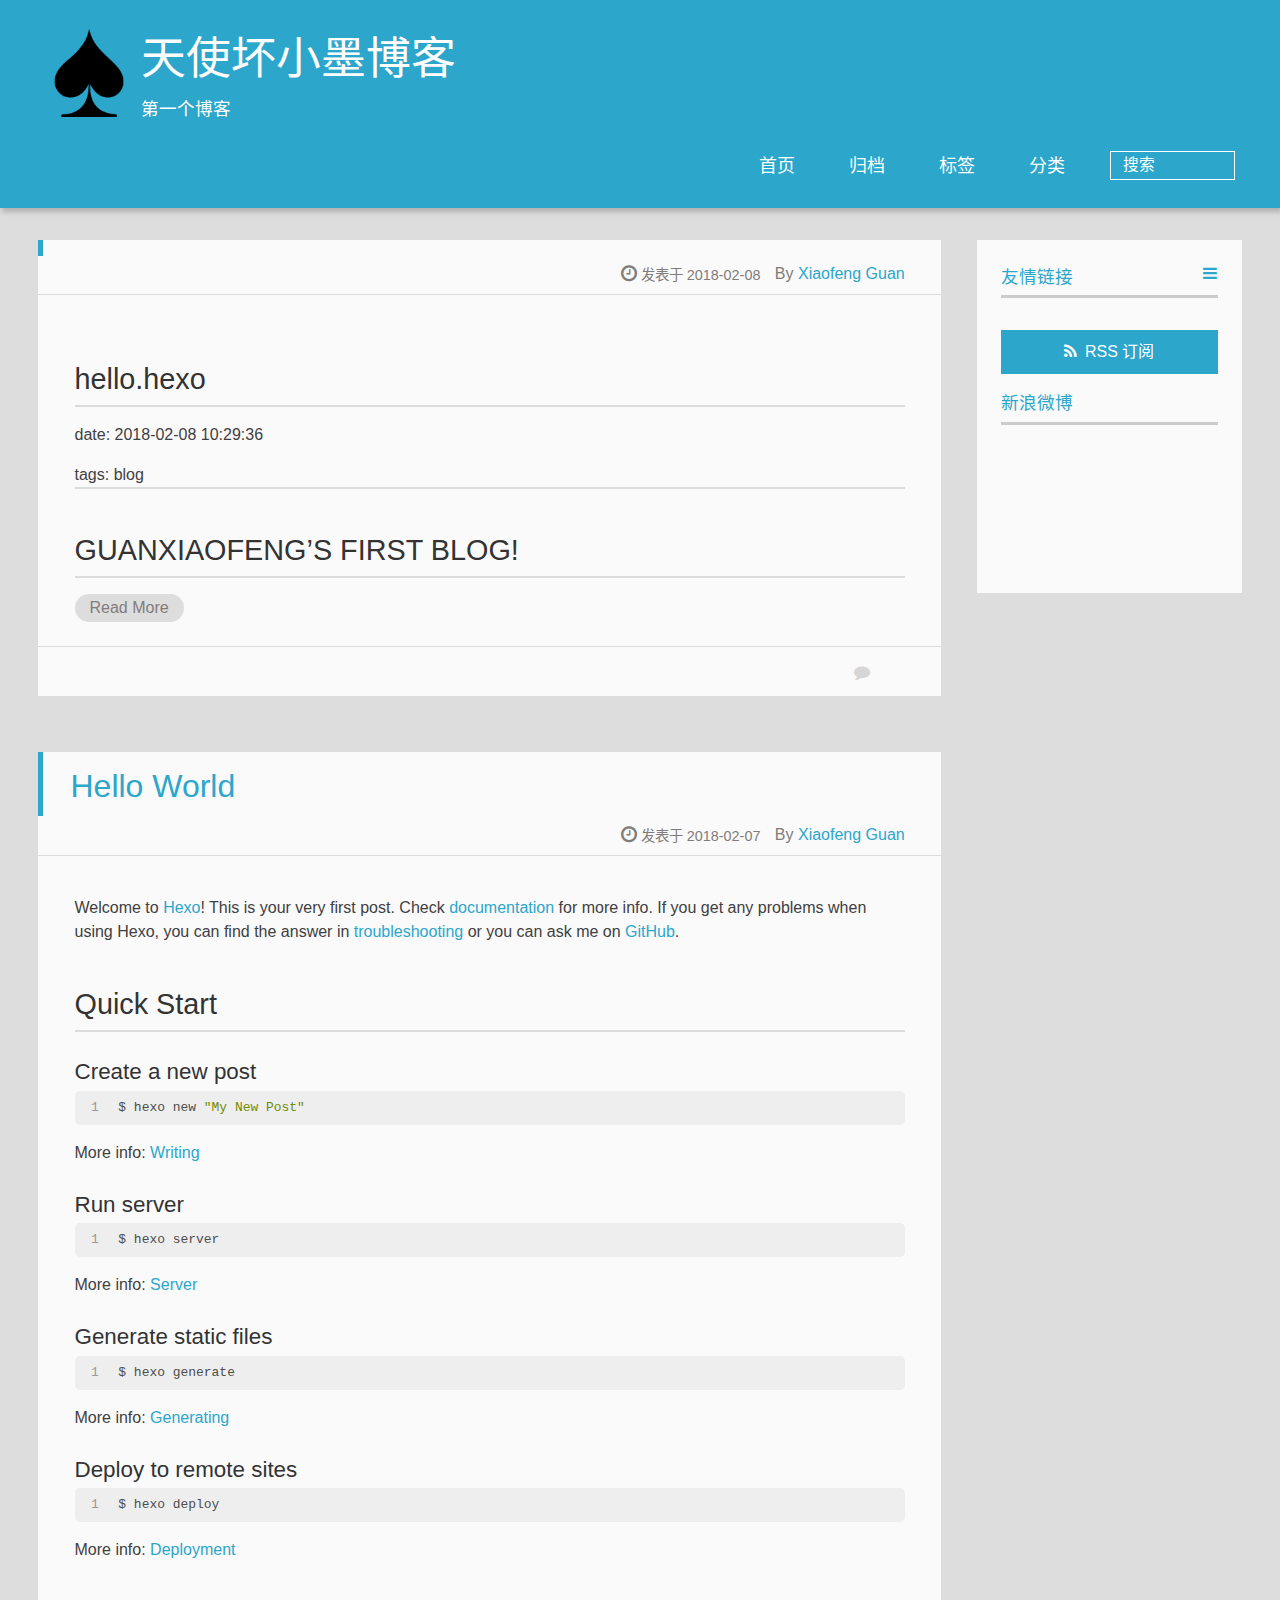
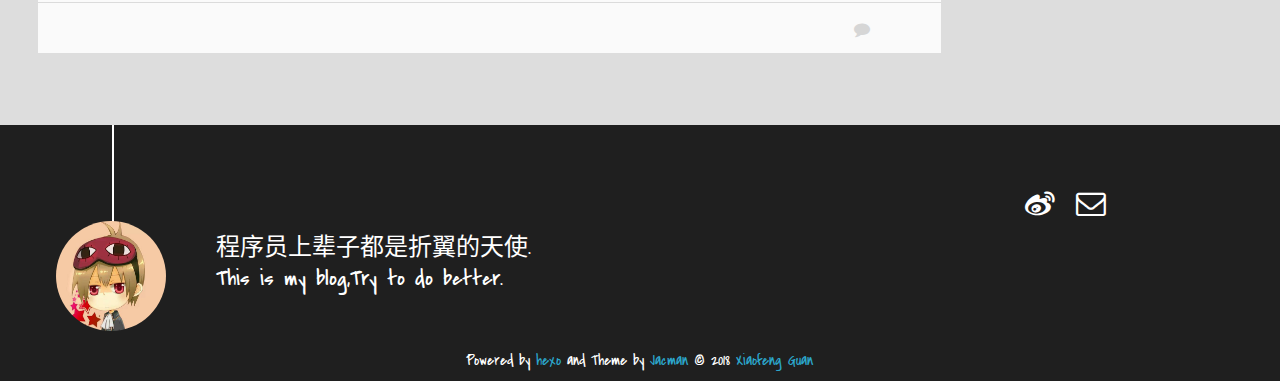
==== commit abc349e4: "Site updated: 2018-02-08 16:19:41" ====
--- a/index.html
+++ b/index.html
@@ -1,123 +1,159 @@
-<!DOCTYPE html>
-<html>
+
+ <!DOCTYPE HTML>
+<html lang="zh-CN">
 <head>
-  <meta charset="utf-8">
-  
-
-  
-  <title>Hexo</title>
-  <meta name="viewport" content="width=device-width, initial-scale=1, maximum-scale=1">
-  <meta property="og:type" content="website">
-<meta property="og:title" content="Hexo">
+  <meta charset="UTF-8">
+  
+    <title>天使坏小墨博客</title>
+    <meta name="viewport" content="width=device-width, initial-scale=1,user-scalable=no">
+    
+    <meta name="author" content="Xiaofeng Guan">
+    
+
+    
+    <meta name="description" content="hello,every body!~">
+<meta property="og:type" content="website">
+<meta property="og:title" content="天使坏小墨博客">
 <meta property="og:url" content="http://yoursite.com/index.html">
-<meta property="og:site_name" content="Hexo">
+<meta property="og:site_name" content="天使坏小墨博客">
+<meta property="og:description" content="hello,every body!~">
+<meta property="og:locale" content="zh-CN">
 <meta name="twitter:card" content="summary">
-<meta name="twitter:title" content="Hexo">
-  
-    <link rel="alternate" href="/atom.xml" title="Hexo" type="application/atom+xml">
-  
-  
-    <link rel="icon" href="/favicon.png">
-  
-  
-    <link href="//fonts.googleapis.com/css?family=Source+Code+Pro" rel="stylesheet" type="text/css">
-  
-  <link rel="stylesheet" href="/css/style.css">
+<meta name="twitter:title" content="天使坏小墨博客">
+<meta name="twitter:description" content="hello,every body!~">
+
+    
+    <link rel="alternative" href="/atom.xml" title="天使坏小墨博客" type="application/atom+xml">
+    
+    
+    <link rel="icon" href="/img/favicon.ico">
+    
+    
+    <link rel="apple-touch-icon" href="/img/jacman.jpg">
+    <link rel="apple-touch-icon-precomposed" href="/img/jacman.jpg">
+    
+    <link rel="stylesheet" href="/css/style.css">
 </head>
 
-<body>
-  <div id="container">
-    <div id="wrap">
-      <header id="header">
-  <div id="banner"></div>
-  <div id="header-outer" class="outer">
-    <div id="header-title" class="inner">
-      <h1 id="logo-wrap">
-        <a href="/" id="logo">Hexo</a>
-      </h1>
+  <body>
+    <header>
       
-    </div>
-    <div id="header-inner" class="inner">
-      <nav id="main-nav">
-        <a id="main-nav-toggle" class="nav-icon"></a>
-        
-          <a class="main-nav-link" href="/">Home</a>
-        
-          <a class="main-nav-link" href="/archives">Archives</a>
-        
-      </nav>
-      <nav id="sub-nav">
-        
-          <a id="nav-rss-link" class="nav-icon" href="/atom.xml" title="RSS Feed"></a>
-        
-        <a id="nav-search-btn" class="nav-icon" title="Suche"></a>
-      </nav>
-      <div id="search-form-wrap">
-        <form action="//google.com/search" method="get" accept-charset="UTF-8" class="search-form"><input type="search" name="q" class="search-form-input" placeholder="Search"><button type="submit" class="search-form-submit">&#xF002;</button><input type="hidden" name="sitesearch" value="http://yoursite.com"></form>
-      </div>
-    </div>
-  </div>
+<div>
+		
+			<div id="imglogo">
+				<a href="/"><img src="/img/logo.png" alt="天使坏小墨博客" title="天使坏小墨博客"/></a>
+			</div>
+			
+			<div id="textlogo">
+				<h1 class="site-name"><a href="/" title="天使坏小墨博客">天使坏小墨博客</a></h1>
+				<h2 class="blog-motto">第一个博客</h2>
+			</div>
+			<div class="navbar"><a class="navbutton navmobile" href="#" title="菜单">
+			</a></div>
+			<nav class="animated">
+				<ul>
+					<ul>
+					 
+						<li><a href="/">首页</a></li>
+					
+						<li><a href="/archives">归档</a></li>
+					
+						<li><a href="/tags">标签</a></li>
+					
+						<li><a href="/categories">分类</a></li>
+					
+					<li>
+ 					
+					<form class="search" action="//google.com/search" method="get" accept-charset="utf-8">
+						<label>Search</label>
+						<input type="search" id="search" name="q" autocomplete="off" maxlength="20" placeholder="搜索" />
+						<input type="hidden" name="q" value="site:yoursite.com">
+					</form>
+					
+					</li>
+				</ul>
+			</nav>			
+</div>
+    </header>
+    <div id="container">
+      <div id="main">
+
+   
+    
+    <article class="post-expand post" itemprop="articleBody"> 
+        <header class="article-info clearfix">
+  <h1 itemprop="name">
+    
+      <a href="/2018/02/08/hello-hexo/" title="" itemprop="url"></a>
+  </h1>
+  <p class="article-author">By
+       
+		<a href="/about" title="Xiaofeng Guan" target="_blank" itemprop="author">Xiaofeng Guan</a>
+		
+  <p class="article-time">
+    <time datetime="2018-02-08T02:29:36.790Z" itemprop="datePublished"> 发表于 2018-02-08</time>
+    
+  </p>
 </header>
-      <div class="outer">
-        <section id="main">
-  
-    <article id="post-hello-hexo" class="article article-type-post" itemscope itemprop="blogPost">
-  <div class="article-meta">
-    <a href="/2018/02/08/hello-hexo/" class="article-date">
-  <time datetime="2018-02-08T02:29:36.790Z" itemprop="datePublished">2018-02-08</time>
-</a>
-    
-  </div>
-  <div class="article-inner">
-    
-    
-    <div class="article-entry" itemprop="articleBody">
-      
-        <pre><code>title: hello.hexo
-</code></pre><p>   date: 2018-02-08 10:29:36</p>
+    <div class="article-content">
+        
+        <h1 id="hello-hexo"><a href="#hello-hexo" class="headerlink" title="hello.hexo"></a>hello.hexo</h1><p>   date: 2018-02-08 10:29:36</p>
 <p>   tags: blog</p>
 <hr>
 <h1 id="GUANXIAOFENG’S-FIRST-BLOG"><a href="#GUANXIAOFENG’S-FIRST-BLOG" class="headerlink" title="GUANXIAOFENG’S FIRST BLOG!"></a>GUANXIAOFENG’S FIRST BLOG!</h1>
         
-          <p class="article-more-link">
+        
+        <p class="article-more-link">
+          
             <a href="/2018/02/08/hello-hexo/#more">Read More</a>
-          </p>
-        
-      
+          
+       </p>
     </div>
-    <footer class="article-footer">
-      <a data-url="http://yoursite.com/2018/02/08/hello-hexo/" data-id="cjddw2y3x0000fsqdi7nx82jx" class="article-share-link">Teilen</a>
-      
-      
-    </footer>
-  </div>
-  
-</article>
-
-
-  
-    <article id="post-hello-world" class="article article-type-post" itemscope itemprop="blogPost">
-  <div class="article-meta">
-    <a href="/2018/02/07/hello-world/" class="article-date">
-  <time datetime="2018-02-07T09:04:52.421Z" itemprop="datePublished">2018-02-07</time>
-</a>
-    
-  </div>
-  <div class="article-inner">
-    
-    
-      <header class="article-header">
-        
-  
-    <h1 itemprop="name">
-      <a class="article-title" href="/2018/02/07/hello-world/">Hello World</a>
-    </h1>
-  
-
-      </header>
-    
-    <div class="article-entry" itemprop="articleBody">
-      
+    <footer class="article-footer clearfix">
+<div class="article-catetags">
+
+
+</div>
+
+
+
+
+<div class="comments-count">
+	
+	  	<span></span>
+		<a href="/2018/02/08/hello-hexo/#comments" class="ds-thread-count comments-count-link" data-thread-key="2018/02/08/hello-hexo/" data-count-type="comments">&nbsp;</a>
+	
+</div>
+
+</footer>
+
+
+    </article>
+
+
+
+
+
+
+   
+    
+    <article class="post-expand post" itemprop="articleBody"> 
+        <header class="article-info clearfix">
+  <h1 itemprop="name">
+    
+      <a href="/2018/02/07/hello-world/" title="Hello World" itemprop="url">Hello World</a>
+  </h1>
+  <p class="article-author">By
+       
+		<a href="/about" title="Xiaofeng Guan" target="_blank" itemprop="author">Xiaofeng Guan</a>
+		
+  <p class="article-time">
+    <time datetime="2018-02-07T09:04:52.421Z" itemprop="datePublished"> 发表于 2018-02-07</time>
+    
+  </p>
+</header>
+    <div class="article-content">
+        
         <p>Welcome to <a href="https://hexo.io/" target="_blank" rel="noopener">Hexo</a>! This is your very first post. Check <a href="https://hexo.io/docs/" target="_blank" rel="noopener">documentation</a> for more info. If you get any problems when using Hexo, you can find the answer in <a href="https://hexo.io/docs/troubleshooting.html" target="_blank" rel="noopener">troubleshooting</a> or you can ask me on <a href="https://github.com/hexojs/hexo/issues" target="_blank" rel="noopener">GitHub</a>.</p>
 <h2 id="Quick-Start"><a href="#Quick-Start" class="headerlink" title="Quick Start"></a>Quick Start</h2><h3 id="Create-a-new-post"><a href="#Create-a-new-post" class="headerlink" title="Create a new post"></a>Create a new post</h3><figure class="highlight bash"><table><tr><td class="gutter"><pre><span class="line">1</span><br></pre></td><td class="code"><pre><span class="line">$ hexo new <span class="string">"My New Post"</span></span><br></pre></td></tr></table></figure>
 <p>More info: <a href="https://hexo.io/docs/writing.html" target="_blank" rel="noopener">Writing</a></p>
@@ -128,95 +164,237 @@
 <h3 id="Deploy-to-remote-sites"><a href="#Deploy-to-remote-sites" class="headerlink" title="Deploy to remote sites"></a>Deploy to remote sites</h3><figure class="highlight bash"><table><tr><td class="gutter"><pre><span class="line">1</span><br></pre></td><td class="code"><pre><span class="line">$ hexo deploy</span><br></pre></td></tr></table></figure>
 <p>More info: <a href="https://hexo.io/docs/deployment.html" target="_blank" rel="noopener">Deployment</a></p>
 
-      
+        
+        
+        <p class="article-more-link">
+          
+       </p>
     </div>
-    <footer class="article-footer">
-      <a data-url="http://yoursite.com/2018/02/07/hello-world/" data-id="cjddw2y4i0001fsqdj3i7pweq" class="article-share-link">Teilen</a>
-      
-      
-    </footer>
-  </div>
-  
-</article>
-
-
-  
-
-
-</section>
-        
-          <aside id="sidebar">
-  
-    
-
-  
-    
-
-  
-    
-  
-    
-  <div class="widget-wrap">
-    <h3 class="widget-title">Archiv</h3>
-    <div class="widget">
-      <ul class="archive-list"><li class="archive-list-item"><a class="archive-list-link" href="/archives/2018/02/">February 2018</a></li></ul>
+    <footer class="article-footer clearfix">
+<div class="article-catetags">
+
+
+</div>
+
+
+
+
+<div class="comments-count">
+	
+	  	<span></span>
+		<a href="/2018/02/07/hello-world/#comments" class="ds-thread-count comments-count-link" data-thread-key="2018/02/07/hello-world/" data-count-type="comments">&nbsp;</a>
+	
+</div>
+
+</footer>
+
+
+    </article>
+
+
+
+
+
+
+
+</div>
+      <div class="openaside"><a class="navbutton" href="#" title="显示侧边栏"></a></div>
+
+<div id="asidepart">
+<div class="closeaside"><a class="closebutton" href="#" title="隐藏侧边栏"></a></div>
+<aside class="clearfix">
+
+  
+
+
+  
+
+  
+
+  <div class="linkslist">
+  <p class="asidetitle">友情链接</p>
+    <ul>
+        
+    </ul>
+</div>
+
+  
+
+
+  <div class="rsspart">
+	<a href="/atom.xml" target="_blank" title="rss">RSS 订阅</a>
+</div>
+
+  <div class="weiboshow">
+  <p class="asidetitle">新浪微博</p>
+    <iframe width="100%" height="119" class="share_self"  frameborder="0" scrolling="no" src="http://widget.weibo.com/weiboshow/index.php?language=&width=0&height=119&fansRow=2&ptype=1&speed=0&skin=9&isTitle=1&noborder=1&isWeibo=0&isFans=0&uid=&verifier=b3593ceb&dpc=1"></iframe>
+</div>
+
+
+</aside>
+</div>
     </div>
-  </div>
-
-
-  
-    
-  <div class="widget-wrap">
-    <h3 class="widget-title">letzter Beitrag</h3>
-    <div class="widget">
-      <ul>
-        
-          <li>
-            <a href="/2018/02/08/hello-hexo/">(no title)</a>
-          </li>
-        
-          <li>
-            <a href="/2018/02/07/hello-world/">Hello World</a>
-          </li>
-        
-      </ul>
-    </div>
-  </div>
-
-  
-</aside>
-        
-      </div>
-      <footer id="footer">
-  
-  <div class="outer">
-    <div id="footer-info" class="inner">
-      &copy; 2018 John Doe<br>
-      Powered by <a href="http://hexo.io/" target="_blank">Hexo</a>
-    </div>
-  </div>
+    <footer><div id="footer" >
+	
+	<div class="line">
+		<span></span>
+		<div class="author"></div>
+	</div>
+	
+	
+	<section class="info">
+		<p> 程序员上辈子都是折翼的天使. <br/>
+			This is my blog,Try to do better.</p>
+	</section>
+	 
+	<div class="social-font" class="clearfix">
+		
+		<a href="http://weibo.com/18805839076" target="_blank" class="icon-weibo" title="微博"></a>
+		
+		
+		
+		
+		
+		
+		
+		
+		
+		
+		<a href="mailto:229774535@qq.com" target="_blank" class="icon-email" title="Email Me"></a>
+		
+	</div>
+			
+		
+
+		<p class="copyright">
+		Powered by <a href="http://hexo.io" target="_blank" title="hexo">hexo</a> and Theme by <a href="https://github.com/wuchong/jacman" target="_blank" title="Jacman">Jacman</a> © 2018 
+		
+		<a href="/about" target="_blank" title="Xiaofeng Guan">Xiaofeng Guan</a>
+		
+		
+		</p>
+</div>
 </footer>
-    </div>
-    <nav id="mobile-nav">
-  
-    <a href="/" class="mobile-nav-link">Home</a>
-  
-    <a href="/archives" class="mobile-nav-link">Archives</a>
-  
-</nav>
-    
-
-<script src="//ajax.googleapis.com/ajax/libs/jquery/2.0.3/jquery.min.js"></script>
-
-
-  <link rel="stylesheet" href="/fancybox/jquery.fancybox.css">
-  <script src="/fancybox/jquery.fancybox.pack.js"></script>
-
-
-<script src="/js/script.js"></script>
-
-
-
-  </div>
-</body>
-</html>+    <script src="/js/jquery-2.0.3.min.js"></script>
+<script src="/js/jquery.imagesloaded.min.js"></script>
+<script src="/js/gallery.js"></script>
+<script src="/js/jquery.qrcode-0.12.0.min.js"></script>
+
+<script type="text/javascript">
+$(document).ready(function(){ 
+  $('.navbar').click(function(){
+    $('header nav').toggleClass('shownav');
+  });
+  var myWidth = 0;
+  function getSize(){
+    if( typeof( window.innerWidth ) == 'number' ) {
+      myWidth = window.innerWidth;
+    } else if( document.documentElement && document.documentElement.clientWidth) {
+      myWidth = document.documentElement.clientWidth;
+    };
+  };
+  var m = $('#main'),
+      a = $('#asidepart'),
+      c = $('.closeaside'),
+      o = $('.openaside');
+  c.click(function(){
+    a.addClass('fadeOut').css('display', 'none');
+    o.css('display', 'block').addClass('fadeIn');
+    m.addClass('moveMain');
+  });
+  o.click(function(){
+    o.css('display', 'none').removeClass('beforeFadeIn');
+    a.css('display', 'block').removeClass('fadeOut').addClass('fadeIn');      
+    m.removeClass('moveMain');
+  });
+  $(window).scroll(function(){
+    o.css("top",Math.max(80,260-$(this).scrollTop()));
+  });
+  
+  $(window).resize(function(){
+    getSize(); 
+    if (myWidth >= 1024) {
+      $('header nav').removeClass('shownav');
+    }else{
+      m.removeClass('moveMain');
+      a.css('display', 'block').removeClass('fadeOut');
+      o.css('display', 'none');
+        
+    }
+  });
+});
+</script>
+
+
+
+
+
+
+
+
+
+
+
+
+<link rel="stylesheet" href="/fancybox/jquery.fancybox.css" media="screen" type="text/css">
+<script src="/fancybox/jquery.fancybox.pack.js"></script>
+<script type="text/javascript">
+$(document).ready(function(){ 
+  $('.article-content').each(function(i){
+    $(this).find('img').each(function(){
+      if ($(this).parent().hasClass('fancybox')) return;
+      var alt = this.alt;
+      if (alt) $(this).after('<span class="caption">' + alt + '</span>');
+      $(this).wrap('<a href="' + this.src + '" title="' + alt + '" class="fancybox"></a>');
+    });
+    $(this).find('.fancybox').each(function(){
+      $(this).attr('rel', 'article' + i);
+    });
+  });
+  if($.fancybox){
+    $('.fancybox').fancybox();
+  }
+}); 
+</script>
+
+
+
+<!-- Analytics Begin -->
+
+
+
+<script>
+var _hmt = _hmt || [];
+(function() {
+  var hm = document.createElement("script");
+  hm.src = "//hm.baidu.com/hm.js?e6d1f421bbc9962127a50488f9ed37d1";
+  var s = document.getElementsByTagName("script")[0]; 
+  s.parentNode.insertBefore(hm, s);
+})();
+</script>
+
+
+
+<!-- Analytics End -->
+
+<!-- Totop Begin -->
+
+	<div id="totop">
+	<a title="返回顶部"><img src="/img/scrollup.png"/></a>
+	</div>
+	<script src="/js/totop.js"></script>
+
+<!-- Totop End -->
+
+<!-- MathJax Begin -->
+<!-- mathjax config similar to math.stackexchange -->
+
+
+<!-- MathJax End -->
+
+<!-- Tiny_search Begin -->
+
+<!-- Tiny_search End -->
+
+  </body>
+ </html>
--- a/css/style.css
+++ b/css/style.css
@@ -1,14 +1,3 @@
-body {
-  width: 100%;
-}
-body:before,
-body:after {
-  content: "";
-  display: table;
-}
-body:after {
-  clear: both;
-}
 html,
 body,
 div,
@@ -100,6 +89,100 @@
 a img {
   border: none;
 }
+/* custom Font*/
+@font-face {
+  font-family: "covered_by_your_graceregular";
+  font-weight: normal;
+  font-style: normal;
+  src: url("../font/coveredbyyourgrace-webfont.eot");
+  src: url("../font/coveredbyyourgrace-webfont.eot?#iefix") format('embedded-opentype'), url("../font/coveredbyyourgrace-webfont.svg#covered_by_your_graceregular") format('svg'), url("../font/coveredbyyourgrace-webfont.woff") format('woff'), url("../font/coveredbyyourgrace-webfont.ttf") format('truetype');
+}
+/* icon Font */
+@font-face {
+  font-family: "FontAwesome";
+  font-style: normal;
+  font-weight: normal;
+  src: url("../font/fontawesome-webfont.eot?v=#4.0.3");
+  src: url("../font/fontawesome-webfont.eot?#iefix&v=#4.0.3") format("embedded-opentype"), url("../font/fontawesome-webfont.woff?v=#4.0.3") format("woff"), url("../font/fontawesome-webfont.ttf?v=#4.0.3") format("truetype"), url("../font/fontawesome-webfont.svg#fontawesomeregular?v=#4.0.3") format("svg");
+}
+@font-face {
+  font-family: "fontdiao";
+  font-weight: normal;
+  font-style: normal;
+  src: url("../font/fontdiao.eot");
+  src: url("../font/fontdiao.eot?#iefix") format('embedded-opentype'), url("../font/fontdiao.svg#fontdiao") format('svg'), url("../font/fontdiao.woff") format('woff'), url("../font/fontdiao.ttf") format('truetype');
+}
+/* Public style */
+* {
+  -webkit-margin-before: 0;
+  -webkit-margin-after: 0;
+}
+body {
+  background: #ddd;
+  font-family: "Helvetica Neue", "Helvetica", "Microsoft YaHei", "WenQuanYi Micro Hei", Arial, sans-serif;
+  font-size: 100%;
+  color: #817c7c;
+  line-height: 1.5;
+  min-height: 100vh;
+  display: -webkit-flex;
+  display: -webkit-box;
+  display: -moz-box;
+  display: -webkit-flex;
+  display: -ms-flexbox;
+  display: box;
+  display: flex;
+  -webkit-flex-direction: column;
+  -webkit-box-orient: vertical;
+  -moz-box-orient: vertical;
+  -o-box-orient: vertical;
+  -webkit-flex-direction: column;
+  -ms-flex-direction: column;
+  flex-direction: column;
+}
+iframe {
+  margin-top: 10px;
+}
+small {
+  font-size: 80%;
+}
+sub,
+sup {
+  font-size: 75%;
+  line-height: 0;
+  position: relative;
+  vertical-align: baseline;
+}
+sup {
+  top: -0.5em;
+  padding-left: 0.3em;
+}
+sub {
+  bottom: -0.25em;
+}
+a {
+  text-decoration: none;
+  color: #817c7c;
+}
+a:hover,
+a:focus {
+  outline: 0;
+  text-decoration: none;
+  -webkit-transition: color 0.25s, background 0.5s;
+  -moz-transition: color 0.25s, background 0.5s;
+  -o-transition: color 0.25s, background 0.5s;
+  -ms-transition: color 0.25s, background 0.5s;
+  transition: color 0.25s, background 0.5s;
+}
+a:hover:before {
+  -webkit-transition: color 0.25s, background 0.5s;
+  -moz-transition: color 0.25s, background 0.5s;
+  -o-transition: color 0.25s, background 0.5s;
+  -ms-transition: color 0.25s, background 0.5s;
+  transition: color 0.25s, background 0.5s;
+}
+input:focus {
+  outline: none;
+}
 input,
 button {
   margin: 0;
@@ -110,563 +193,951 @@
   border: 0;
   padding: 0;
 }
-@font-face {
+h1 {
+  font-size: 1.5em;
+}
+.fa {
+  display: inline-block;
   font-family: FontAwesome;
   font-style: normal;
   font-weight: normal;
-  src: url("fonts/fontawesome-webfont.eot?v=#4.0.3");
-  src: url("fonts/fontawesome-webfont.eot?#iefix&v=#4.0.3") format("embedded-opentype"), url("fonts/fontawesome-webfont.woff?v=#4.0.3") format("woff"), url("fonts/fontawesome-webfont.ttf?v=#4.0.3") format("truetype"), url("fonts/fontawesome-webfont.svg#fontawesomeregular?v=#4.0.3") format("svg");
-}
-html,
-body,
-#container {
-  height: 100%;
-}
-body {
-  background: #eee;
-  font: 14px -apple-system, BlinkMacSystemFont, "Segoe UI", "Roboto", "Oxygen", "Ubuntu", "Cantarell", "Fira Sans", "Droid Sans", "Helvetica Neue", sans-serif;
-  -webkit-text-size-adjust: 100%;
-}
-.outer {
-  max-width: 1220px;
-  margin: 0 auto;
-  padding: 0 20px;
-}
-.outer:before,
-.outer:after {
+  line-height: 1;
+  -webkit-font-smoothing: antialiased;
+  -moz-osx-font-smoothing: grayscale;
+}
+.clearfix {
+  zoom: 1;
+}
+.clearfix:before,
+.clearfix:after {
   content: "";
   display: table;
 }
-.outer:after {
+.clearfix:after {
   clear: both;
 }
-.inner {
-  display: inline;
+::-webkit-input-placeholder {
+  color: #fff;
+  padding: 2px 0 0 4px;
+}
+::-moz-placeholder {
+  color: #fff;
+  padding: 2px 0 0 4px;
+}
+:-ms-input-placeholder {
+  color: #fff;
+  padding: 2px 0 0 4px;
+}
+::-webkit-input-placeholder::before {
+  font-family: "FontAwesome";
+  -webkit-font-smoothing: antialiased;
+  -moz-osx-font-smoothing: grayscale;
+  content: "\f002";
+  padding-right: 4px;
+}
+::-moz-placeholder:before {
+  font-family: "FontAwesome";
+  -webkit-font-smoothing: antialiased;
+  -moz-osx-font-smoothing: grayscale;
+  content: "\f002";
+  padding-right: 4px;
+}
+:-ms-input-placeholder::before {
+  font-family: "FontAwesome";
+  -webkit-font-smoothing: antialiased;
+  -moz-osx-font-smoothing: grayscale;
+  content: "\f002";
+  padding-right: 4px;
+}
+input[type="search"]::-webkit-search-cancel-button,
+input[type="search"]::-webkit-search-decoration {
+  -webkit-appearance: none;
+}
+::-webkit-search-cancel-button:after {
+  font-family: "FontAwesome";
+  -webkit-font-smoothing: antialiased;
+  -moz-osx-font-smoothing: grayscale;
+  content: '\f00d';
+  color: #fff;
+  padding-right: 4px;
+}
+/* css3 animate */
+.animated {
+  -webkit-animation-fill-mode: both;
+  -moz-animation-fill-mode: both;
+  -o-animation-fill-mode: both;
+  -ms-animation-fill-mode: both;
+  animation-fill-mode: both;
+  -webkit-animation-duration: 1s;
+  -moz-animation-duration: 1s;
+  -o-animation-duration: 1s;
+  -ms-animation-duration: 1s;
+  animation-duration: 1s;
+}
+@-webkit-keyframes fadeIn {
+  0% {
+    opacity: 0;
+    -ms-filter: "progid:DXImageTransform.Microsoft.Alpha(Opacity=0)";
+    filter: alpha(opacity=0);
+  }
+  100% {
+    opacity: 1;
+    -ms-filter: none;
+    filter: none;
+  }
+}
+.fadeIn {
+  -webkit-animation-name: fadeIn;
+  -moz-animation-name: fadeIn;
+  -o-animation-name: fadeIn;
+  -ms-animation-name: fadeIn;
+  animation-name: fadeIn;
+}
+.fadeOut {
+  -webkit-animation-name: fadeOut;
+  -moz-animation-name: fadeOut;
+  -o-animation-name: fadeOut;
+  -ms-animation-name: fadeOut;
+  animation-name: fadeOut;
+}
+@-moz-keyframes fadeInDown {
+  0% {
+    opacity: 0;
+    -ms-filter: "progid:DXImageTransform.Microsoft.Alpha(Opacity=0)";
+    filter: alpha(opacity=0);
+    -webkit-transform: translateY(-20px);
+    -moz-transform: translateY(-20px);
+    -o-transform: translateY(-20px);
+    -ms-transform: translateY(-20px);
+    transform: translateY(-20px);
+  }
+  100% {
+    opacity: 1;
+    -ms-filter: none;
+    filter: none;
+    -webkit-transform: translateY(0);
+    -moz-transform: translateY(0);
+    -o-transform: translateY(0);
+    -ms-transform: translateY(0);
+    transform: translateY(0);
+  }
+}
+@-webkit-keyframes fadeInDown {
+  0% {
+    opacity: 0;
+    -ms-filter: "progid:DXImageTransform.Microsoft.Alpha(Opacity=0)";
+    filter: alpha(opacity=0);
+    -webkit-transform: translateY(-20px);
+    -moz-transform: translateY(-20px);
+    -o-transform: translateY(-20px);
+    -ms-transform: translateY(-20px);
+    transform: translateY(-20px);
+  }
+  100% {
+    opacity: 1;
+    -ms-filter: none;
+    filter: none;
+    -webkit-transform: translateY(0);
+    -moz-transform: translateY(0);
+    -o-transform: translateY(0);
+    -ms-transform: translateY(0);
+    transform: translateY(0);
+  }
+}
+@-o-keyframes fadeInDown {
+  0% {
+    opacity: 0;
+    -ms-filter: "progid:DXImageTransform.Microsoft.Alpha(Opacity=0)";
+    filter: alpha(opacity=0);
+    -webkit-transform: translateY(-20px);
+    -moz-transform: translateY(-20px);
+    -o-transform: translateY(-20px);
+    -ms-transform: translateY(-20px);
+    transform: translateY(-20px);
+  }
+  100% {
+    opacity: 1;
+    -ms-filter: none;
+    filter: none;
+    -webkit-transform: translateY(0);
+    -moz-transform: translateY(0);
+    -o-transform: translateY(0);
+    -ms-transform: translateY(0);
+    transform: translateY(0);
+  }
+}
+@keyframes fadeInDown {
+  0% {
+    opacity: 0;
+    -ms-filter: "progid:DXImageTransform.Microsoft.Alpha(Opacity=0)";
+    filter: alpha(opacity=0);
+    -webkit-transform: translateY(-20px);
+    -moz-transform: translateY(-20px);
+    -o-transform: translateY(-20px);
+    -ms-transform: translateY(-20px);
+    transform: translateY(-20px);
+  }
+  100% {
+    opacity: 1;
+    -ms-filter: none;
+    filter: none;
+    -webkit-transform: translateY(0);
+    -moz-transform: translateY(0);
+    -o-transform: translateY(0);
+    -ms-transform: translateY(0);
+    transform: translateY(0);
+  }
+}
+body >header {
+  width: 100%;
+  -webkit-box-shadow: 2px 4px 5px rgba(3,3,3,0.2);
+  box-shadow: 2px 4px 5px rgba(3,3,3,0.2);
+  background: url("../") center #2ca6cb;
+  color: #fff;
+  padding: 1em 0 0.8em;
+}
+@media only screen and (min-width: 1024px) {
+  body >header {
+    padding: 1.8em 0 1.5em;
+  }
+}
+body >header >div {
+  width: 95%;
+  margin: 0 auto;
+  position: relative;
+  overflow: hidden;
+}
+@media only screen and (min-width: 1024px) {
+  body >header >div {
+    width: 93%;
+  }
+}
+body >header a {
+  display: block;
+  color: #fff;
+}
+#imglogo {
   float: left;
-  width: 98.33333333333333%;
-  margin: 0 0.833333333333333%;
-}
-.left,
-.alignleft {
+  width: 4em;
+  height: 4em;
+}
+@media only screen and (min-width: 768px) {
+  #imglogo {
+    width: 5em;
+  }
+}
+@media only screen and (min-width: 1024px) {
+  #imglogo {
+    width: 5.5em;
+  }
+}
+#imglogo img {
+  width: 4em;
+}
+@media only screen and (min-width: 768px) {
+  #imglogo img {
+    width: 5em;
+  }
+}
+@media only screen and (min-width: 1024px) {
+  #imglogo img {
+    width: 5.5em;
+  }
+}
+#textlogo {
   float: left;
-}
-.right,
-.alignright {
+  width: 75%;
+  margin-left: 0.5em;
+}
+#textlogo h1.site-name {
+  width: 86%;
+  font-family: "covered_by_your_graceregular";
+  font-size: 200%;
+  line-height: 1.5;
+  -webkit-font-smoothing: antialiased;
+  -moz-osx-font-smoothing: grayscale;
+}
+@media only screen and (min-width: 768px) {
+  #textlogo h1.site-name {
+    font-size: 240%;
+  }
+}
+@media only screen and (min-width: 1024px) {
+  #textlogo h1.site-name {
+    font-size: 280%;
+  }
+}
+#textlogo h2.blog-motto {
+  font-size: 0.7em;
+  font-weight: normal;
+}
+@media only screen and (min-width: 768px) {
+  #textlogo h2.blog-motto {
+    font-size: 100%;
+  }
+}
+@media only screen and (min-width: 1024px) {
+  #textlogo h2.blog-motto {
+    font-size: 110%;
+  }
+}
+.navbar {
+  position: absolute;
+  width: 2em;
+  right: 0em;
+  top: 1em;
+  padding: 0.5em;
+}
+@media only screen and (min-width: 1024px) {
+  .navbar {
+    display: none;
+  }
+}
+.navbutton::before {
+  font-family: "FontAwesome";
+  -webkit-font-smoothing: antialiased;
+  -moz-osx-font-smoothing: grayscale;
+  content: "\f0c9";
+}
+.navmobile::before {
+  padding-left: 1em;
+}
+header nav {
+  float: left;
+  width: 100%;
+  font-size: 112.5%;
+  padding-top: 0.5em;
+  max-height: 0.01em;
+  -webkit-transition: max-height 1s ease-out;
+  -moz-transition: max-height 1s ease-out;
+  -o-transition: max-height 1s ease-out;
+  -ms-transition: max-height 1s ease-out;
+  transition: max-height 1s ease-out;
+}
+@media only screen and (min-width: 568px) {
+  header nav {
+    width: 50%;
+  }
+}
+@media only screen and (min-width: 1024px) {
+  header nav {
+    float: right;
+    width: auto;
+    margin-top: 1em;
+    max-height: none;
+  }
+}
+@media only screen and (min-width: 1024px) {
+  header nav ul {
+    float: right;
+  }
+}
+@media only screen and (min-width: 1024px) {
+  header nav ul li {
+    float: left;
+  }
+}
+header nav ul li a {
+  padding: 0.2em 0 0.2em 1em;
+}
+@media only screen and (min-width: 1024px) {
+  header nav ul li a {
+    padding: 0.2em 1.5em;
+  }
+}
+header nav ul li a:hover {
+  background: #1b7f9e;
+  color: #e9cd4c;
+}
+.shownav {
+  max-height: 40em;
+}
+.search {
+  padding: 0.1em 0 0 1em;
+}
+.search input {
+  -webkit-appearance: textfield;
+  font-size: 0.87em;
+  line-height: 1.7;
+  border: 1px solid #fff;
+  color: #fff;
+  background: transparent;
+  width: 80%;
+  padding-left: 0.5em;
+}
+@media only screen and (min-width: 1024px) {
+  .search input {
+    width: 8em;
+    -webkit-transition: 0.5s width;
+    -moz-transition: 0.5s width;
+    -o-transition: 0.5s width;
+    -ms-transition: 0.5s width;
+    transition: 0.5s width;
+  }
+  .search input:focus {
+    width: 15em;
+  }
+}
+.search label {
+  display: none;
+}
+/* index layout */
+#container {
+  -webkit-flex: 1;
+  width: 95%;
+  margin: 0 auto;
+  overflow: hidden;
+}
+@media only screen and (min-width: 768px) {
+  #container {
+    width: 96%;
+  }
+}
+@media only screen and (min-width: 1024px) {
+  #container {
+    width: 94%;
+  }
+}
+@media only screen and (min-width: 1560px) {
+  #container {
+    width: 82%;
+  }
+}
+#main {
+  margin: 1em 0 0;
+  line-height: 1.8;
+}
+@media only screen and (min-width: 1024px) {
+  #main {
+    margin: 2em 0 0;
+    width: 75%;
+    float: left;
+    -webkit-transition: margin 0.5s ease-out;
+    -moz-transition: margin 0.5s ease-out;
+    -o-transition: margin 0.5s ease-out;
+    -ms-transition: margin 0.5s ease-out;
+    transition: margin 0.5s ease-out;
+  }
+}
+#main section.post {
+  background: #fafafa;
+  margin-bottom: 0.125em;
+}
+#main section.post a {
+  display: block;
+  border-left: 0.5em solid #ccc;
+  -webkit-transition: border-left 0.45s;
+  -moz-transition: border-left 0.45s;
+  -o-transition: border-left 0.45s;
+  -ms-transition: border-left 0.45s;
+  transition: border-left 0.45s;
+  padding: 0.5em;
+}
+@media only screen and (min-width: 768px) {
+  #main section.post a {
+    padding: 1em;
+  }
+}
+#main section.post a:hover {
+  border-left: 0.5em solid #2ca6cb;
+}
+#main section.post a h1 {
+  color: #2ca6cb;
+  line-height: 2;
+}
+#main section.post a p {
+  color: #817c7c;
+}
+#main section.post a time {
+  color: #817c7c;
+  display: block;
+  margin: 0.5em 0;
+  font-size: 0.9em;
+}
+#main article.post-expand {
+  background: #fafafa;
+  margin-bottom: 3.5em;
+}
+#main article.post-expand .img-logo {
+  max-width: 180px;
+  max-height: 96px;
+  display: block !important;
+  margin-right: 0.7em;
+  margin-left: 0.7em;
+  padding: 0;
   float: right;
-}
-.clear {
+  clear: right;
+}
+#main article.post-expand .img-topic {
+  max-width: 300px;
+  max-height: 1800px;
+  display: block !important;
+  margin-left: 0.7em;
+  margin-right: 0.7em;
+  padding: 0;
+  float: right;
+  clear: right;
+}
+#main article.post-expand .article-more-link a {
+  display: inline-block;
+  line-height: 1em;
+  padding: 6px 15px;
+  border-radius: 15px;
+  background: #ddd;
+  color: #817c7c;
+  text-decoration: none;
+}
+#main article.post-expand .article-more-link a:hover {
+  background: #2ca6cb;
+  color: #fff;
+  text-decoration: none;
+}
+#archive-page section.post a {
+  font-size: 0.9em;
+  padding: 0.5em !important;
+}
+@media only screen and (min-width: 768px) {
+  #archive-page section.post a time {
+    padding-left: 1em;
+  }
+}
+.moveMain {
+  margin-left: 10% !important;
+}
+.unexpand .prev {
+  border-left: 0.5em solid #ccc;
+}
+.unexpand .prev:hover {
+  border-left: 0.5em solid #2ca6cb;
+}
+#page-nav {
+  background: #fafafa;
+  text-align: center;
+  overflow: hidden;
+}
+#page-nav a {
+  display: inline-block;
+  padding: 0.5em 1em;
+}
+#page-nav a {
+  color: #2ca6cb;
+}
+#page-nav a:hover {
+  background: #ccc;
+  color: #2ca6cb;
+}
+#page-nav .prev {
+  float: left;
+  -webkit-transition: border-left 0.5s;
+  -moz-transition: border-left 0.5s;
+  -o-transition: border-left 0.5s;
+  -ms-transition: border-left 0.5s;
+  transition: border-left 0.5s;
+}
+#page-nav .prev span:before {
+  font-family: "FontAwesome";
+  -webkit-font-smoothing: antialiased;
+  -moz-osx-font-smoothing: grayscale;
+  content: "\f053";
+  padding-right: 0.5em;
+}
+#page-nav .next {
+  float: right;
+}
+#page-nav .next span:before {
+  font-family: "FontAwesome";
+  -webkit-font-smoothing: antialiased;
+  -moz-osx-font-smoothing: grayscale;
+  content: "\f054";
+  padding-left: 0.5em;
+}
+#page-nav .page-number {
+  display: none;
+  padding: 0.5em 1em;
+}
+@media only screen and (min-width: 768px) {
+  #page-nav .page-number {
+    display: inline-block;
+  }
+}
+#page-nav .current {
+  color: #b8b8b8;
+  font-weight: bold;
+}
+#page-nav .space {
+  color: #2ca6cb;
+}
+/* page layout */
+@media only screen and (min-width: 1024px) {
+  .page {
+    margin-left: 10% !important;
+  }
+}
+/* archive layout */
+.category-icon:before,
+.tag-icon:before,
+.archive-icon:before {
+  font-family: "FontAwesome";
+  -webkit-font-smoothing: antialiased;
+  -moz-osx-font-smoothing: grayscale;
+  color: #ccc;
+  font-size: 100%;
+  padding-right: 0.3em;
+}
+.category-icon:before {
+  content: "\f07b";
+}
+.tag-icon:before {
+  content: "\f02c";
+}
+.archive-icon:before {
+  content: "\f187";
+}
+.archive-title {
+  margin: 1em 0;
+  padding: 2em;
+  background: #fafafa;
+  border-left: 0.5em solid #ccc;
+}
+@media only screen and (min-width: 1024px) {
+  .archive-title {
+    margin: 2em 0;
+    width: 18.5%;
+    padding-left: 0.5%;
+    float: left;
+  }
+}
+.archive-title h2 {
+  width: 90%;
+  color: #2ca6cb;
+  font-size: 120%;
+}
+.archive-title a {
+  color: #2ca6cb;
+  -webkit-transition: color 0.5s;
+  -moz-transition: color 0.5s;
+  -o-transition: color 0.5s;
+  -ms-transition: color 0.5s;
+  transition: color 0.5s;
+}
+.archive-title a:hover {
+  color: #2ca6cb;
+  -webkit-transition: color 0.5s;
+  -moz-transition: color 0.5s;
+  -o-transition: color 0.5s;
+  -ms-transition: color 0.5s;
+  transition: color 0.5s;
+}
+.current {
+  color: #ea6753 !important;
+}
+@media only screen and (min-width: 768px) {
+  .archive-part {
+    min-height: 200px;
+  }
+}
+@media only screen and (min-width: 1024px) {
+  .archive-part {
+    float: right;
+    margin-left: 2% !important;
+  }
+}
+.archive-part section.post {
+  width: 100%;
+}
+.archive-part section.post time {
+  font-size: 1.1em !important;
+  float: left;
+}
+@media only screen and (max-width: 568px) {
+  .archive-part section.post time {
+    width: 100%;
+  }
+}
+@media only screen and (min-width: 568px) {
+  .archive-part section.post time {
+    width: 20%;
+  }
+}
+@media only screen and (min-width: 768px) {
+  .archive-nav {
+    width: 100%;
+    float: left;
+    margin-top: 1em;
+  }
+}
+/* tags&categories layout */
+.all-list-box {
+  min-height: 400px;
+}
+.post,
+.page,
+.link,
+.photo {
+  background: #fafafa;
+}
+.post a,
+.page a,
+.link a,
+.photo a {
+  color: #2ca6cb;
+}
+.post a:hover,
+.page a:hover,
+.link a:hover,
+.photo a:hover {
+  color: #ea6753;
+}
+@media only screen and (min-width: 768px) {
+  article header.article-info {
+    border-bottom: 1px solid #dbdbdb;
+  }
+}
+article header.article-info >h1 {
+  padding: 0.2em 3%;
+  font-size: 170%;
+  line-height: 1.5;
+  word-wrap: break-word;
+  word-break: normal;
+  -webkit-font-smoothing: antialiased;
+  -moz-osx-font-smoothing: grayscale;
+  border-left: 5px solid #2ca6cb;
+}
+@media only screen and (min-width: 1024px) {
+  article header.article-info >h1 {
+    font-size: 200%;
+    padding-top: 0.3em;
+  }
+}
+article header.article-info >p.article-author {
+  padding: 0.3em 4% 0.3em 0;
+  text-align: right;
+  border-bottom: 1px solid #dbdbdb;
+}
+@media only screen and (min-width: 768px) {
+  article header.article-info >p.article-author {
+    float: right;
+    border-bottom: none;
+  }
+}
+article header.article-info >p.article-time {
+  padding-top: 0.5em;
+  font-size: 0.8em;
+  text-align: center;
+  margin-bottom: -2.7em;
+}
+@media only screen and (min-width: 768px) {
+  article header.article-info >p.article-time {
+    float: right;
+    margin-right: 1em;
+    padding-top: 0.1em;
+    font-size: 0.9em;
+  }
+}
+article header.article-info >p.article-time:before {
+  font-family: "FontAwesome";
+  font-size: 130%;
+  content: "\f017";
+  -webkit-font-smoothing: antialiased;
+  -moz-osx-font-smoothing: grayscale;
+}
+article .article-content {
+  padding: 1.5em 4%;
+  color: #413f3f;
+  font-size: 100%;
+}
+article .article-content:before,
+article .article-content:after {
+  content: "";
+  display: block;
   clear: both;
 }
-#container {
+article .article-content .kb {
+  padding: 0.1em 0.6em;
+  border: 1px solid #ccc;
+  background-color: code-color;
+  color: #8f8f8f;
+  -webkit-box-shadow: 0 1px 0 rgba(0,0,0,0.2), 0 0 0 2px #fff inset;
+  box-shadow: 0 1px 0 rgba(0,0,0,0.2), 0 0 0 2px #fff inset;
+  border-radius: 3px;
+  display: inline-block;
+  margin: 0 0.1em;
+  text-shadow: 0 1px 0 #fff;
+  line-height: 1.5;
+  white-space: nowrap;
+}
+article .article-content h1,
+article .article-content h2 {
+  font-size: 180%;
+  line-height: 1.2em;
+  padding-bottom: 0.3em;
+  margin-top: 1.5em;
+  border-bottom: 2px solid #dbdbdb;
+}
+article .article-content h3 {
+  font-size: 140%;
+  line-height: 1em;
+  margin-top: 1.3em;
+}
+article .article-content h4,
+article .article-content h5,
+article .article-content h6 {
+  font-size: 140%;
+}
+article .article-content h1,
+article .article-content h2,
+article .article-content h3,
+article .article-content h4,
+article .article-content h5,
+article .article-content h6 {
+  color: #333;
+  -webkit-font-smoothing: antialiased;
+  -moz-osx-font-smoothing: grayscale;
+}
+article .article-content h1 >code,
+article .article-content h2 >code,
+article .article-content h3 >code,
+article .article-content h4 >code,
+article .article-content h5 >code,
+article .article-content h6 >code {
+  color: #a3a3a3;
+}
+article .article-content hr {
+  border: 1px solid #dbdbdb;
+}
+article .article-content strong {
+  font-weight: bold;
+}
+article .article-content em {
+  font-style: italic;
+}
+article .article-content acronym,
+article .article-content abbr {
+  border-bottom: 1px dotted;
+}
+article .article-content blockquote {
+  border-left: 0.2em solid #2ca6cb;
+  margin: 0.65em 0 0.65em 1%;
+  padding-left: 1%;
+  line-height: 1.5;
+  font-size: 100%;
+  color: #808080;
+}
+article .article-content blockquote footer {
+  background: #fafafa;
+  padding: 0;
+  margin: 0;
+  font-size: 80%;
+  line-height: 1em;
+}
+article .article-content blockquote cite {
+  font-style: italic;
+  padding-left: 0.5em;
+}
+article .article-content ul,
+article .article-content ol {
+  padding-left: 1.5em;
+  font-size: 100%;
+  padding-top: 0.7em;
+}
+@media only screen and (min-width: 768px) {
+  article .article-content ul,
+  article .article-content ol {
+    padding-left: 1.5em;
+  }
+}
+article .article-content ul li {
+  list-style: disc;
+  text-align: match-parent;
+}
+article .article-content ol li {
+  list-style-type: decimal;
+}
+article .article-content dl dt {
+  font-weight: blod;
+}
+article .article-content ul li>code,
+article .article-content ol li>code,
+article .article-content p code,
+article .article-content strong code,
+article .article-content em code,
+article .article-content table th>code,
+article .article-content table td>code {
+  font-family: Monaco, Menlo, Consolas, Courier New, monospace;
+  background: #eee;
+  color: #d14;
+  border: 1px solid #d6d6d6;
+  padding: 0 5px;
+  margin: 0 2px;
+  font-size: 90%;
+  white-space: nowrap;
+  text-shadow: 0 1px #fff;
+  -webkit-border-radius: 0.25em;
+  border-radius: 0.25em;
+}
+article .article-content p {
+  line-height: 1.5;
+  margin-top: 0.7em;
+}
+@media only screen and (min-width: 1024px) {
+  article .article-content p {
+    margin-top: 1em;
+  }
+}
+article .article-content img,
+article .article-content video,
+article .article-content figure img {
+  max-width: 100%;
+  height: auto;
+  vertical-align: middle;
+  padding-top: 0.5em;
+}
+@media only screen and (min-width: 1024px) {
+  article .article-content img,
+  article .article-content video,
+  article .article-content figure img {
+    padding-top: 0.7em;
+  }
+}
+article .article-content .img-topic,
+article .article-content .img-logo {
+  display: none;
+}
+article .article-content .img-center {
+  display: block;
+  margin: auto;
+}
+article .article-content .img-shadow {
+  -webkit-box-shadow: 0 0 2px 3px #ddd;
+  box-shadow: 0 0 2px 3px #ddd;
+}
+article .article-content figcaption,
+article .article-content .caption {
+  display: block;
+  margin-top: 0.3em;
+  color: #808080;
   position: relative;
-}
-.mobile-nav-on {
-  overflow: hidden;
-}
-#wrap {
-  height: 100%;
-  width: 100%;
+  font-size: 0.9em;
+  padding-left: 1.3em;
+}
+article .article-content figcaption:before,
+article .article-content .caption:before {
+  content: '\f040';
   position: absolute;
-  top: 0;
-  left: 0;
-  -webkit-transition: 0.2s ease-out;
-  -moz-transition: 0.2s ease-out;
-  -ms-transition: 0.2s ease-out;
-  transition: 0.2s ease-out;
-  z-index: 1;
-  background: #eee;
-}
-.mobile-nav-on #wrap {
-  left: 280px;
-}
-@media screen and (min-width: 768px) {
-  #main {
-    display: inline;
-    float: left;
-    width: 73.33333333333333%;
-    margin: 0 0.833333333333333%;
-  }
-}
-.article-date,
-.article-category-link,
-.archive-year,
-.widget-title {
-  text-decoration: none;
-  text-transform: uppercase;
-  letter-spacing: 2px;
-  color: #999;
-  margin-bottom: 1em;
-  margin-left: 5px;
-  line-height: 1em;
-  text-shadow: 0 1px #fff;
-  font-weight: bold;
-}
-.article-inner,
-.archive-article-inner {
-  background: #fff;
-  -webkit-box-shadow: 1px 2px 3px #ddd;
-  box-shadow: 1px 2px 3px #ddd;
-  border: 1px solid #ddd;
-  border-radius: 3px;
-}
-.article-entry h1,
-.widget h1 {
-  font-size: 2em;
-}
-.article-entry h2,
-.widget h2 {
-  font-size: 1.5em;
-}
-.article-entry h3,
-.widget h3 {
-  font-size: 1.3em;
-}
-.article-entry h4,
-.widget h4 {
-  font-size: 1.2em;
-}
-.article-entry h5,
-.widget h5 {
-  font-size: 1em;
-}
-.article-entry h6,
-.widget h6 {
-  font-size: 1em;
-  color: #999;
-}
-.article-entry hr,
-.widget hr {
-  border: 1px dashed #ddd;
-}
-.article-entry strong,
-.widget strong {
-  font-weight: bold;
-}
-.article-entry em,
-.widget em,
-.article-entry cite,
-.widget cite {
-  font-style: italic;
-}
-.article-entry sup,
-.widget sup,
-.article-entry sub,
-.widget sub {
-  font-size: 0.75em;
-  line-height: 0;
-  position: relative;
-  vertical-align: baseline;
-}
-.article-entry sup,
-.widget sup {
-  top: -0.5em;
-}
-.article-entry sub,
-.widget sub {
-  bottom: -0.2em;
-}
-.article-entry small,
-.widget small {
-  font-size: 0.85em;
-}
-.article-entry acronym,
-.widget acronym,
-.article-entry abbr,
-.widget abbr {
-  border-bottom: 1px dotted;
-}
-.article-entry ul,
-.widget ul,
-.article-entry ol,
-.widget ol,
-.article-entry dl,
-.widget dl {
-  margin: 0 20px;
-  line-height: 1.6em;
-}
-.article-entry ul ul,
-.widget ul ul,
-.article-entry ol ul,
-.widget ol ul,
-.article-entry ul ol,
-.widget ul ol,
-.article-entry ol ol,
-.widget ol ol {
-  margin-top: 0;
-  margin-bottom: 0;
-}
-.article-entry ul,
-.widget ul {
-  list-style: disc;
-}
-.article-entry ol,
-.widget ol {
-  list-style: decimal;
-}
-.article-entry dt,
-.widget dt {
-  font-weight: bold;
-}
-#header {
-  height: 300px;
-  position: relative;
-  border-bottom: 1px solid #ddd;
-}
-#header:before,
-#header:after {
-  content: "";
+  font: 0.9em "FontAwesome";
   position: absolute;
   left: 0;
-  right: 0;
-  height: 40px;
-}
-#header:before {
-  top: 0;
-  background: -webkit-linear-gradient(rgba(0,0,0,0.2), transparent);
-  background: -moz-linear-gradient(rgba(0,0,0,0.2), transparent);
-  background: -ms-linear-gradient(rgba(0,0,0,0.2), transparent);
-  background: linear-gradient(rgba(0,0,0,0.2), transparent);
-}
-#header:after {
-  bottom: 0;
-  background: -webkit-linear-gradient(transparent, rgba(0,0,0,0.2));
-  background: -moz-linear-gradient(transparent, rgba(0,0,0,0.2));
-  background: -ms-linear-gradient(transparent, rgba(0,0,0,0.2));
-  background: linear-gradient(transparent, rgba(0,0,0,0.2));
-}
-#header-outer {
-  height: 100%;
+  top: 0.3em;
+}
+article .article-content .video-container {
   position: relative;
-}
-#header-inner {
-  position: relative;
-  overflow: hidden;
-}
-#banner {
-  position: absolute;
-  top: 0;
-  left: 0;
-  width: 100%;
-  height: 100%;
-  background: url("images/banner.jpg") center #000;
-  -webkit-background-size: cover;
-  -moz-background-size: cover;
-  background-size: cover;
-  z-index: -1;
-}
-#header-title {
-  text-align: center;
-  height: 40px;
-  position: absolute;
-  top: 50%;
-  left: 0;
-  margin-top: -20px;
-}
-#logo,
-#subtitle {
-  text-decoration: none;
-  color: #fff;
-  font-weight: 300;
-  text-shadow: 0 1px 4px rgba(0,0,0,0.3);
-}
-#logo {
-  font-size: 40px;
-  line-height: 40px;
-  letter-spacing: 2px;
-}
-#subtitle {
-  font-size: 16px;
-  line-height: 16px;
-  letter-spacing: 1px;
-}
-#subtitle-wrap {
-  margin-top: 16px;
-}
-#main-nav {
-  float: left;
-  margin-left: -15px;
-}
-.nav-icon,
-.main-nav-link {
-  float: left;
-  color: #fff;
-  opacity: 0.6;
-  text-decoration: none;
-  text-shadow: 0 1px rgba(0,0,0,0.2);
-  -webkit-transition: opacity 0.2s;
-  -moz-transition: opacity 0.2s;
-  -ms-transition: opacity 0.2s;
-  transition: opacity 0.2s;
-  display: block;
-  padding: 20px 15px;
-}
-.nav-icon:hover,
-.main-nav-link:hover {
-  opacity: 1;
-}
-.nav-icon {
-  font-family: FontAwesome;
-  text-align: center;
-  font-size: 14px;
-  width: 14px;
-  height: 14px;
-  padding: 20px 15px;
-  position: relative;
-  cursor: pointer;
-}
-.main-nav-link {
-  font-weight: 300;
-  letter-spacing: 1px;
-}
-@media screen and (max-width: 479px) {
-  .main-nav-link {
-    display: none;
-  }
-}
-#main-nav-toggle {
-  display: none;
-}
-#main-nav-toggle:before {
-  content: "\f0c9";
-}
-@media screen and (max-width: 479px) {
-  #main-nav-toggle {
-    display: block;
-  }
-}
-#sub-nav {
-  float: right;
-  margin-right: -15px;
-}
-#nav-rss-link:before {
-  content: "\f09e";
-}
-#nav-search-btn:before {
-  content: "\f002";
-}
-#search-form-wrap {
-  position: absolute;
-  top: 15px;
-  width: 150px;
-  height: 30px;
-  right: -150px;
-  opacity: 0;
-  -webkit-transition: 0.2s ease-out;
-  -moz-transition: 0.2s ease-out;
-  -ms-transition: 0.2s ease-out;
-  transition: 0.2s ease-out;
-}
-#search-form-wrap.on {
-  opacity: 1;
-  right: 0;
-}
-@media screen and (max-width: 479px) {
-  #search-form-wrap {
-    width: 100%;
-    right: -100%;
-  }
-}
-.search-form {
-  position: absolute;
-  top: 0;
-  left: 0;
-  right: 0;
-  background: #fff;
-  padding: 5px 15px;
-  border-radius: 15px;
-  -webkit-box-shadow: 0 0 10px rgba(0,0,0,0.3);
-  box-shadow: 0 0 10px rgba(0,0,0,0.3);
-}
-.search-form-input {
-  border: none;
-  background: none;
-  color: #555;
-  width: 100%;
-  font: 13px -apple-system, BlinkMacSystemFont, "Segoe UI", "Roboto", "Oxygen", "Ubuntu", "Cantarell", "Fira Sans", "Droid Sans", "Helvetica Neue", sans-serif;
-  outline: none;
-}
-.search-form-input::-webkit-search-results-decoration,
-.search-form-input::-webkit-search-cancel-button {
-  -webkit-appearance: none;
-}
-.search-form-submit {
-  position: absolute;
-  top: 50%;
-  right: 10px;
-  margin-top: -7px;
-  font: 13px FontAwesome;
-  border: none;
-  background: none;
-  color: #bbb;
-  cursor: pointer;
-}
-.search-form-submit:hover,
-.search-form-submit:focus {
-  color: #777;
-}
-.article {
-  margin: 50px 0;
-}
-.article-inner {
-  overflow: hidden;
-}
-.article-meta:before,
-.article-meta:after {
-  content: "";
-  display: table;
-}
-.article-meta:after {
-  clear: both;
-}
-.article-date {
-  float: left;
-}
-.article-category {
-  float: left;
-  line-height: 1em;
-  color: #ccc;
-  text-shadow: 0 1px #fff;
-  margin-left: 8px;
-}
-.article-category:before {
-  content: "\2022";
-}
-.article-category-link {
-  margin: 0 12px 1em;
-}
-.article-header {
-  padding: 20px 20px 0;
-}
-.article-title {
-  text-decoration: none;
-  font-size: 2em;
-  font-weight: bold;
-  color: #555;
-  line-height: 1.1em;
-  -webkit-transition: color 0.2s;
-  -moz-transition: color 0.2s;
-  -ms-transition: color 0.2s;
-  transition: color 0.2s;
-}
-a.article-title:hover {
-  color: #258fb8;
-}
-.article-entry {
-  color: #555;
-  padding: 0 20px;
-}
-.article-entry:before,
-.article-entry:after {
-  content: "";
-  display: table;
-}
-.article-entry:after {
-  clear: both;
-}
-.article-entry p,
-.article-entry table {
-  line-height: 1.6em;
-  margin: 1.6em 0;
-}
-.article-entry h1,
-.article-entry h2,
-.article-entry h3,
-.article-entry h4,
-.article-entry h5,
-.article-entry h6 {
-  font-weight: bold;
-}
-.article-entry h1,
-.article-entry h2,
-.article-entry h3,
-.article-entry h4,
-.article-entry h5,
-.article-entry h6 {
-  line-height: 1.1em;
-  margin: 1.1em 0;
-}
-.article-entry a {
-  color: #258fb8;
-  text-decoration: none;
-}
-.article-entry a:hover {
-  text-decoration: underline;
-}
-.article-entry ul,
-.article-entry ol,
-.article-entry dl {
-  margin-top: 1.6em;
-  margin-bottom: 1.6em;
-}
-.article-entry img,
-.article-entry video {
-  max-width: 100%;
-  height: auto;
-  display: block;
-  margin: auto;
-}
-.article-entry iframe {
-  border: none;
-}
-.article-entry table {
-  width: 100%;
-  border-collapse: collapse;
-  border-spacing: 0;
-}
-.article-entry th {
-  font-weight: bold;
-  border-bottom: 3px solid #ddd;
-  padding-bottom: 0.5em;
-}
-.article-entry td {
-  border-bottom: 1px solid #ddd;
-  padding: 10px 0;
-}
-.article-entry blockquote {
-  font-family: Georgia, "Times New Roman", serif;
-  font-size: 1.4em;
-  margin: 1.6em 20px;
-  text-align: center;
-}
-.article-entry blockquote footer {
-  font-size: 14px;
-  margin: 1.6em 0;
-  font-family: -apple-system, BlinkMacSystemFont, "Segoe UI", "Roboto", "Oxygen", "Ubuntu", "Cantarell", "Fira Sans", "Droid Sans", "Helvetica Neue", sans-serif;
-}
-.article-entry blockquote footer cite:before {
-  content: "—";
-  padding: 0 0.5em;
-}
-.article-entry .pullquote {
-  text-align: left;
-  width: 45%;
-  margin: 0;
-}
-.article-entry .pullquote.left {
-  margin-left: 0.5em;
-  margin-right: 1em;
-}
-.article-entry .pullquote.right {
-  margin-right: 0.5em;
-  margin-left: 1em;
-}
-.article-entry .caption {
-  color: #999;
-  display: block;
-  font-size: 0.9em;
-  margin-top: 0.5em;
-  position: relative;
-  text-align: center;
-}
-.article-entry .video-container {
-  position: relative;
-  padding-top: 56.25%;
+  padding-top: 56%;
   height: 0;
   overflow: hidden;
 }
-.article-entry .video-container iframe,
-.article-entry .video-container object,
-.article-entry .video-container embed {
+article .article-content .video-container iframe,
+article .article-content .video-container object,
+article .article-content .video-container embed {
   position: absolute;
   top: 0;
   left: 0;
@@ -674,219 +1145,108 @@
   height: 100%;
   margin-top: 0;
 }
-.article-more-link a {
-  display: inline-block;
-  line-height: 1em;
-  padding: 6px 15px;
-  border-radius: 15px;
-  background: #eee;
-  color: #999;
-  text-shadow: 0 1px #fff;
-  text-decoration: none;
-}
-.article-more-link a:hover {
-  background: #258fb8;
-  color: #fff;
-  text-decoration: none;
-  text-shadow: 0 1px #1e7293;
-}
-.article-footer {
-  font-size: 0.85em;
-  line-height: 1.6em;
-  border-top: 1px solid #ddd;
-  padding-top: 1.6em;
-  margin: 0 20px 20px;
-}
-.article-footer:before,
-.article-footer:after {
-  content: "";
-  display: table;
-}
-.article-footer:after {
-  clear: both;
-}
-.article-footer a {
-  color: #999;
-  text-decoration: none;
-}
-.article-footer a:hover {
-  color: #555;
-}
-.article-tag-list-item {
+article .article-content table {
+  max-width: 100%;
+  border-collapse: collapse;
+  border-spacing: 0;
+  margin-top: 1em;
+}
+article .article-content table th {
+  font-weight: bold;
+  border-bottom: 2px solid #dbdbdb;
+  padding: 0.5em;
+  line-height: 1.3em;
+}
+article .article-content table td {
+  border-bottom: 1px solid #dbdbdb;
+  padding: 0.5em;
+  line-height: 1.3em;
+}
+article .article-content .pullquote {
+  text-align: left;
+  width: 45%;
+  margin: 0;
+  border: none;
+}
+article .article-content .left {
+  margin-left: 0.5em;
+  margin-right: 1em;
   float: left;
-  margin-right: 10px;
-}
-.article-tag-list-link:before {
-  content: "#";
-}
-.article-comment-link {
+}
+article .article-content .right {
+  margin-right: 0.5em;
+  margin-left: 1em;
   float: right;
 }
-.article-comment-link:before {
-  content: "\f075";
-  font-family: FontAwesome;
-  padding-right: 8px;
-}
-.article-share-link {
-  cursor: pointer;
+footer.article-footer {
+  background: #fafafa;
+  padding: 0 4%;
+  margin: 0;
+  border-top: 1px solid #dbdbdb;
+}
+.article-share {
   float: right;
-  margin-left: 20px;
-}
-.article-share-link:before {
+  width: 100%;
+}
+@media only screen and (min-width: 568px) {
+  .article-share {
+    width: 60%;
+  }
+}
+@media only screen and (min-width: 768px) {
+  .article-share {
+    width: 16.5em;
+  }
+}
+.article-share .share-jiathis {
+  padding: 0.5em 0;
+  margin-top: 0.3em;
+}
+.share span {
+  float: right;
+  height: 3em;
+  width: 1em;
+  margin-right: 0.5em;
+  position: relative;
+  color: #d6d6d6;
+}
+.share span:before {
+  font-family: "FontAwesome";
   content: "\f064";
-  font-family: FontAwesome;
-  padding-right: 6px;
-}
-#article-nav {
-  position: relative;
-}
-#article-nav:before,
-#article-nav:after {
-  content: "";
-  display: table;
-}
-#article-nav:after {
-  clear: both;
-}
-@media screen and (min-width: 768px) {
-  #article-nav {
-    margin: 50px 0;
-  }
-  #article-nav:before {
-    width: 8px;
-    height: 8px;
-    position: absolute;
-    top: 50%;
-    left: 50%;
-    margin-top: -4px;
-    margin-left: -4px;
-    content: "";
-    border-radius: 50%;
-    background: #ddd;
-    -webkit-box-shadow: 0 1px 2px #fff;
-    box-shadow: 0 1px 2px #fff;
-  }
-}
-.article-nav-link-wrap {
-  text-decoration: none;
-  text-shadow: 0 1px #fff;
-  color: #999;
-  -webkit-box-sizing: border-box;
-  -moz-box-sizing: border-box;
-  box-sizing: border-box;
-  margin-top: 50px;
-  text-align: center;
-  display: block;
-}
-.article-nav-link-wrap:hover {
-  color: #555;
-}
-@media screen and (min-width: 768px) {
-  .article-nav-link-wrap {
-    width: 50%;
-    margin-top: 0;
-  }
-}
-@media screen and (min-width: 768px) {
-  #article-nav-newer {
-    float: left;
-    text-align: right;
-    padding-right: 20px;
-  }
-}
-@media screen and (min-width: 768px) {
-  #article-nav-older {
-    float: right;
-    text-align: left;
-    padding-left: 20px;
-  }
-}
-.article-nav-caption {
-  text-transform: uppercase;
-  letter-spacing: 2px;
-  color: #ddd;
-  line-height: 1em;
-  font-weight: bold;
-}
-#article-nav-newer .article-nav-caption {
-  margin-right: -2px;
-}
-.article-nav-title {
-  font-size: 0.85em;
-  line-height: 1.6em;
-  margin-top: 0.5em;
-}
-.article-share-box {
-  position: absolute;
-  display: none;
-  background: #fff;
-  -webkit-box-shadow: 1px 2px 10px rgba(0,0,0,0.2);
-  box-shadow: 1px 2px 10px rgba(0,0,0,0.2);
-  border-radius: 3px;
-  margin-left: -145px;
-  overflow: hidden;
-  z-index: 1;
-}
-.article-share-box.on {
-  display: block;
-}
-.article-share-input {
-  width: 100%;
-  background: none;
-  -webkit-box-sizing: border-box;
-  -moz-box-sizing: border-box;
-  box-sizing: border-box;
-  font: 14px -apple-system, BlinkMacSystemFont, "Segoe UI", "Roboto", "Oxygen", "Ubuntu", "Cantarell", "Fira Sans", "Droid Sans", "Helvetica Neue", sans-serif;
-  padding: 0 15px;
-  color: #555;
-  outline: none;
-  border: 1px solid #ddd;
-  border-radius: 3px 3px 0 0;
-  height: 36px;
-  line-height: 36px;
-}
-.article-share-links {
-  background: #eee;
-}
-.article-share-links:before,
-.article-share-links:after {
-  content: "";
-  display: table;
-}
-.article-share-links:after {
-  clear: both;
-}
-.article-share-twitter,
-.article-share-facebook,
-.article-share-pinterest,
-.article-share-google {
-  width: 50px;
-  height: 36px;
-  display: block;
-  float: left;
-  position: relative;
-  color: #999;
-  text-shadow: 0 1px #fff;
-}
-.article-share-twitter:before,
-.article-share-facebook:before,
-.article-share-pinterest:before,
-.article-share-google:before {
-  font-size: 20px;
-  font-family: FontAwesome;
-  width: 20px;
-  height: 20px;
+  font-size: 1em;
+  -webkit-font-smoothing: antialiased;
+  -moz-osx-font-smoothing: grayscale;
+  width: 1.5em;
+  height: 1.5em;
   position: absolute;
   top: 50%;
   left: 50%;
-  margin-top: -10px;
-  margin-left: -10px;
+  margin-top: -0.75em;
+  margin-left: -0.75em;
+}
+.share a {
+  float: right;
+  width: 3em;
+  height: 3em;
+  display: block;
+  position: relative;
+}
+.share a:before {
+  font-size: 1.2em;
+  font-family: "FontAwesome";
   text-align: center;
-}
-.article-share-twitter:hover,
-.article-share-facebook:hover,
-.article-share-pinterest:hover,
-.article-share-google:hover {
+  color: #817c7c;
+  -webkit-font-smoothing: antialiased;
+  -moz-osx-font-smoothing: grayscale;
+  width: 1.5em;
+  height: 1.5em;
+  position: absolute;
+  top: 50%;
+  left: 50%;
+  margin-top: -0.75em;
+  margin-left: -0.75em;
+}
+.share a:hover:before {
   color: #fff;
 }
 .article-share-twitter:before {
@@ -903,314 +1263,974 @@
   background: #3b5998;
   text-shadow: 0 1px #2f477a;
 }
-.article-share-pinterest:before {
-  content: "\f0d2";
-}
-.article-share-pinterest:hover {
-  background: #cb2027;
-  text-shadow: 0 1px #a21a1f;
-}
-.article-share-google:before {
+.article-share-weibo:before {
+  content: "\f18a";
+}
+.article-share-weibo:hover {
+  background: #c64d3e;
+  text-shadow: 0 1px #a13c2f;
+}
+.article-share-qrcode:before {
+  font-family: "fontdiao" !important;
+  content: "\f132";
+}
+.article-share-qrcode:hover {
+  background: #49ae0f;
+  text-shadow: 0 1px #3a8b0c;
+}
+.article-share-renren:before {
+  content: "\f18b";
+}
+.article-share-renren:hover {
+  background: #369;
+  text-shadow: 0 1px #29527a;
+}
+.article-back-to-top:before {
+  content: "\f062";
+}
+.article-back-to-top:hover {
+  background: #762c54;
+  text-shadow: 0 1px #5e2343;
+}
+.hoverqrcode {
+  background: #fff;
+  border: 3px solid #2ca6cb;
+  border-radius: 10px;
+  display: inline-block;
+  position: absolute;
+}
+.overlay {
+  display: none !important;
+}
+.comments-count {
+  color: #d6d6d6;
+  margin-top: 0.3em;
+  padding: 0.5em 0;
+  float: right;
+}
+.comments-count span:before {
+  font-family: "FontAwesome";
+  -webkit-font-smoothing: antialiased;
+  -moz-osx-font-smoothing: grayscale;
+  content: "\f075";
+}
+@media only screen and (max-width: 568px) {
+  .comments-count {
+    float: left;
+  }
+}
+.comments-count-link {
+  padding: 0.5em;
+  margin: 0 0.3em;
+}
+.comments-count-link:hover {
+  color: #fff !important;
+  background: #2ca6cb;
+}
+.article-tags,
+.article-categories {
+  padding: 0.5em 0;
+  float: left;
+/**width 100%**/
+}
+@media only screen and (max-width: 568px) {
+  .article-tags,
+  .article-categories {
+    margin-right: 1em !important;
+  }
+}
+.article-tags {
+  color: #d6d6d6;
+}
+@media only screen and (max-width: 568px) {
+  .article-tags {
+    margin-left: 0;
+  }
+}
+.article-tags span {
+  position: relative;
+  float: left;
+  width: 1em;
+  height: 2em;
+  margin-right: 0.5em;
+}
+.article-tags span:before {
+  font-family: "FontAwesome";
+  -webkit-font-smoothing: antialiased;
+  -moz-osx-font-smoothing: grayscale;
+  width: 1.2em;
+  height: 1.2em;
+  position: absolute;
+  top: 50%;
+  left: 50%;
+  margin-top: -0.6em;
+  margin-left: -0.6em;
+  content: "\f02c";
+}
+.article-tags a {
+  float: left;
+  padding: 0 0.3em;
+  margin: 0.3em;
+  background: #e6e6e6;
+}
+.article-tags a:hover {
+  color: #fff;
+  background: #2ca6cb;
+}
+.article-categories {
+  color: #d6d6d6;
+  margin-top: 0.3em;
+  margin-right: 3em;
+}
+.article-categories span:before {
+  font-family: "FontAwesome";
+  -webkit-font-smoothing: antialiased;
+  -moz-osx-font-smoothing: grayscale;
+  content: "\f07b";
+}
+.article-category-link {
+  padding: 0.5em;
+  margin: 0 0.3em;
+}
+.article-category-link:hover {
+  color: #fff !important;
+  background: #2ca6cb;
+}
+.article-nav {
+  padding: 0 10%;
+}
+@media only screen and (min-width: 768px) {
+  .article-nav {
+    padding: 0 4%;
+  }
+}
+.article-nav strong {
+  font-size: 1em;
+  font-weight: bold;
+}
+.article-nav a {
+  display: block;
+  overflow: hidden;
+}
+.article-nav .prev a:hover,
+.article-nav .next a:hover {
+  background: #2ca6cb;
+  color: #fff;
+}
+.article-nav .prev {
+  width: 100%;
+  float: left;
+}
+.article-nav .prev strong {
+  padding-left: 1.8em;
+}
+.article-nav .prev span:before {
+  font-family: "FontAwesome";
+  -webkit-font-smoothing: antialiased;
+  -moz-osx-font-smoothing: grayscale;
+  content: "\f053";
+  padding-right: 0.5em;
+}
+@media only screen and (min-width: 768px) {
+  .article-nav .prev {
+    width: 45%;
+    float: left;
+  }
+}
+.article-nav .next {
+  width: 100%;
+  float: left;
+  text-align: left;
+}
+.article-nav .next strong {
+  padding-left: 1.5em;
+}
+.article-nav .next span:before {
+  font-family: "FontAwesome";
+  -webkit-font-smoothing: antialiased;
+  -moz-osx-font-smoothing: grayscale;
+  content: "\f054";
+  padding-right: 0.5em;
+}
+@media only screen and (min-width: 768px) {
+  .article-nav .next {
+    width: 45%;
+    float: right;
+    text-align: right;
+  }
+  .article-nav .next strong {
+    padding-right: 1.8em;
+  }
+  .article-nav .next span:before {
+    content: none;
+  }
+  .article-nav .next span:after {
+    font-family: "FontAwesome";
+    -webkit-font-smoothing: antialiased;
+    -moz-osx-font-smoothing: grayscale;
+    content: "\f054";
+    padding-left: 0.5em;
+  }
+}
+section.comment {
+  padding: 0 4%;
+  margin: 1em 0;
+}
+.toc-article {
+  background: #eee;
+  margin: 1.6em 0 0 2em;
+  padding: 1em;
+  -webkit-border-radius: 4px;
+  border-radius: 4px;
+  border: 1px solid #ddd;
+}
+.toc-article strong {
+  padding: 0.3em 0;
+}
+.toc-article ul li {
+  list-style: disc;
+  text-align: match-parent;
+  margin: 0.5em 0;
+}
+.toc-article ol li {
+  list-style-type: decimal;
+  margin: 0.5em 0;
+}
+#toc {
+  line-height: 1.3em;
+  font-size: 0.8em;
+  float: right;
+}
+#toc .toc {
+  padding: 0;
+}
+#toc .toc li {
+  list-style-type: none;
+}
+#toc .toc-child {
+  padding-left: 1.5em;
+  padding-top: 0;
+}
+#toc.toc-aside {
+  display: none;
+  width: 13%;
+  position: fixed;
+  right: 2%;
+  top: 320px;
+  overflow: hidden;
+  line-height: 1.5em;
+  font-size: 1em;
+  color: #333;
+  opacity: 0.6;
+  -ms-filter: "progid:DXImageTransform.Microsoft.Alpha(Opacity=60)";
+  filter: alpha(opacity=60);
+  -webkit-transition: opacity 1s ease-out;
+  -moz-transition: opacity 1s ease-out;
+  -o-transition: opacity 1s ease-out;
+  -ms-transition: opacity 1s ease-out;
+  transition: opacity 1s ease-out;
+}
+#toc.toc-aside strong {
+  padding: 0.3em 0;
+  color: #817c7c;
+}
+#toc.toc-aside:hover {
+  -webkit-transition: opacity 0.3s ease-out;
+  -moz-transition: opacity 0.3s ease-out;
+  -o-transition: opacity 0.3s ease-out;
+  -ms-transition: opacity 0.3s ease-out;
+  transition: opacity 0.3s ease-out;
+  opacity: 1;
+  -ms-filter: none;
+  filter: none;
+}
+#toc.toc-aside a {
+  -webkit-transition: color 1s ease-out;
+  -moz-transition: color 1s ease-out;
+  -o-transition: color 1s ease-out;
+  -ms-transition: color 1s ease-out;
+  transition: color 1s ease-out;
+}
+#toc.toc-aside a:hover {
+  color: #2ca6cb;
+  -webkit-transition: color 0.3s ease-out;
+  -moz-transition: color 0.3s ease-out;
+  -o-transition: color 0.3s ease-out;
+  -ms-transition: color 0.3s ease-out;
+  transition: color 0.3s ease-out;
+}
+.active {
+  color: #2ca6cb !important;
+}
+.openaside {
+  display: none;
+  position: fixed;
+  right: 7.5%;
+  top: 260px;
+}
+.openaside a {
+  display: block;
+  color: #fff;
+  border: 1px solid #fff;
+  border-radius: 5px;
+  background: #2ca6cb;
+  padding: 0.2em 0.55em;
+}
+.openaside a::before {
+  font-family: "FontAwesome";
+  -webkit-font-smoothing: antialiased;
+  -moz-osx-font-smoothing: grayscale;
+  content: "\f0c9";
+}
+.closeaside {
+  display: none;
+}
+.closeaside a {
+  color: #2ca6cb;
+}
+.closeaside a:hover {
+  color: #2ca6cb;
+}
+.closeaside a::before {
+  font-family: "FontAwesome";
+  -webkit-font-smoothing: antialiased;
+  -moz-osx-font-smoothing: grayscale;
+  content: "\f0c9";
+}
+@media only screen and (min-width: 1024px) {
+  .closeaside {
+    display: block;
+    position: absolute;
+    right: 25px;
+    top: 22px;
+  }
+}
+#asidepart {
+  background: #fafafa;
+  margin: 1em 0 0;
+  padding: 0.5em 2% 1em;
+}
+@media only screen and (min-width: 1024px) {
+  #asidepart {
+    position: relative;
+    float: left;
+    width: 18%;
+    margin: 2em 0 0 3%;
+  }
+}
+.asidetitle {
+  font-size: 1.1em;
+  color: #2ca6cb;
+  padding: 0 0 0.3125em 0;
+  border-bottom: 0.1875em solid #ccc;
+}
+.asidetitle a {
+  color: #2ca6cb;
+}
+.asidetitle a:hover {
+  color: #2ca6cb;
+  -webkit-transition: color 0.5s;
+  -moz-transition: color 0.5s;
+  -o-transition: color 0.5s;
+  -ms-transition: color 0.5s;
+  transition: color 0.5s;
+}
+@media only screen and (min-width: 768px) {
+  .categorieslist {
+    width: 45%;
+    float: left;
+    margin: 0 5% 0 0;
+  }
+}
+@media only screen and (min-width: 1024px) {
+  .categorieslist {
+    width: 100%;
+    float: none;
+    margin: 1em 0 0;
+  }
+}
+.categorieslist li {
+  border-bottom: 1px solid #ccc;
+}
+.categorieslist li a {
+  display: block;
+  padding: 0.5em 5%;
+}
+.categorieslist li a:hover {
+  color: #2ca6cb;
+}
+.tagslist {
+  margin: 1em 0 0;
+}
+@media only screen and (min-width: 768px) {
+  .tagslist {
+    width: 45%;
+    float: left;
+    margin: 0 5% 0 0;
+  }
+}
+@media only screen and (min-width: 1024px) {
+  .tagslist {
+    width: 100%;
+    float: none;
+    margin: 1em 0 0;
+  }
+}
+.tagslist ul {
+  padding: 0.5em 0;
+}
+.tagslist ul li {
+  float: left;
+}
+.tagslist ul li a {
+  display: block;
+  margin: 0.3125em;
+  padding: 0.125em 0.3125em;
+  background: #dbdbdb;
+}
+.tagslist ul li a:hover {
+  color: #2ca6cb;
+  background: #e6e6e6;
+}
+.rsspart {
+  background: #2ca6cb;
+  width: 100%;
+}
+@media only screen and (min-width: 768px) {
+  .rsspart {
+    float: left;
+    width: 45%;
+    margin: 0 5% 0 0;
+  }
+}
+@media only screen and (min-width: 1024px) {
+  .rsspart {
+    width: 100%;
+    float: none;
+    margin: 1em 0 0;
+  }
+}
+.rsspart a {
+  color: #fff;
+  display: block;
+  padding: 0.625em 0;
+  text-align: center;
+}
+.rsspart a:hover {
+  color: #2ca6cb;
+  background: #fafafa;
+}
+.rsspart a::before {
+  font-family: "FontAwesome";
+  -webkit-font-smoothing: antialiased;
+  -moz-osx-font-smoothing: grayscale;
+  padding-right: 0.5em;
+  content: "\f09e";
+}
+.archiveslist {
+  padding-right: 1em;
+}
+@media only screen and (min-width: 1024px) {
+  .archiveslist {
+    width: 100%;
+    float: none;
+    margin: 1em 0 0;
+  }
+}
+.archiveslist li {
+  font-size: 0.8em;
+  line-height: 2em;
+}
+.archiveslist li a {
+  padding: 0.5em;
+}
+.archiveslist li a:hover {
+  color: #2ca6cb;
+  -webkit-transition: color 0.25s;
+  -moz-transition: color 0.25s;
+  -o-transition: color 0.25s;
+  -ms-transition: color 0.25s;
+  transition: color 0.25s;
+}
+.archiveslist .archive-list-count:before {
+  content: "(";
+}
+.archiveslist .archive-list-count:after {
+  content: ")";
+}
+.archive-list {
+  padding: 0.5em 0;
+}
+.archive-float ul {
+  padding: 0;
+}
+.archive-float li {
+  float: left;
+  margin: 0.3em;
+}
+@media only screen and (min-width: 1024px) {
+  .archive-float li {
+    float: none;
+  }
+}
+@media only screen and (min-width: 768px) {
+  .tagcloudlist {
+    width: 45%;
+    float: left;
+    margin: 0 5% 0 0;
+  }
+}
+@media only screen and (min-width: 1024px) {
+  .tagcloudlist {
+    width: 100%;
+    float: none;
+    margin: 1em 0 0;
+  }
+}
+.tagcloudlist .tagcloudlist a {
+  padding: 0.2em;
+  display: block;
+  float: left;
+}
+.tagcloudlist .tagcloudlist a:hover {
+  color: #2ca6cb;
+  -webkit-transition: color 0.25s;
+  -moz-transition: color 0.25s;
+  -o-transition: color 0.25s;
+  -ms-transition: color 0.25s;
+  transition: color 0.25s;
+}
+.linkslist {
+  margin-top: 0.5em;
+}
+@media only screen and (min-width: 768px) {
+  .linkslist {
+    width: 45%;
+    float: left;
+    margin: 0 5% 0 0;
+  }
+}
+@media only screen and (min-width: 1024px) {
+  .linkslist {
+    width: 100%;
+    float: none;
+    margin: 1em 0 0;
+  }
+}
+.linkslist ul {
+  padding: 0.5em 0;
+}
+.linkslist ul a {
+  font-size: 1em;
+  line-height: 1.5;
+  display: block;
+  padding: 0 3%;
+}
+.linkslist ul a:hover {
+  color: #2ca6cb;
+  -webkit-transition: color 0.25s;
+  -moz-transition: color 0.25s;
+  -o-transition: color 0.25s;
+  -ms-transition: color 0.25s;
+  transition: color 0.25s;
+}
+.weiboshow {
+  margin-top: 0.5em;
+}
+@media only screen and (min-width: 768px) {
+  .weiboshow {
+    width: 45%;
+    float: left;
+    margin: 0 5% 0 0;
+  }
+}
+@media only screen and (min-width: 1024px) {
+  .weiboshow {
+    width: 100%;
+    float: none;
+    margin: 1em 0 0;
+  }
+}
+.weiboshow iframe {
+  padding: 0.5em 0;
+}
+.doubanshow {
+  margin-top: 0.5em;
+}
+@media only screen and (min-width: 768px) {
+  .doubanshow {
+    width: 45%;
+    float: left;
+    margin: 0 5% 0 0;
+  }
+}
+@media only screen and (min-width: 1024px) {
+  .doubanshow {
+    width: 100%;
+    float: none;
+    margin: 1em 0 0;
+  }
+}
+.doubanshow div {
+  padding: 0.5em 0;
+}
+.github-card {
+  margin-top: 1.5em;
+}
+@media only screen and (min-width: 768px) {
+  .github-card {
+    width: 45%;
+    float: left;
+    margin: 0 5% 0 0;
+  }
+}
+@media only screen and (min-width: 1024px) {
+  .github-card {
+    width: 100%;
+    float: none;
+    margin: 1em 0 0;
+  }
+}
+.github-card div {
+  padding: 0.5em 0;
+}
+footer {
+  margin-top: 1em;
+  background: #1f1f1f;
+  padding: 0 2% 0.5em;
+}
+#footer {
+  width: 95%;
+  margin: 0 auto;
+  overflow: hidden;
+  position: relative;
+}
+#footer .line {
+  width: 100%;
+  height: 14em;
+  margin: 0 auto;
+}
+@media only screen and (min-width: 768px) {
+  #footer .line {
+    width: 10em;
+    float: left;
+    position: relative;
+  }
+}
+#footer .line span {
+  display: block;
+  width: 0.5em;
+  height: 6.25em;
+  border-right: 0.125em solid #fff;
+  margin: 0 auto;
+}
+@media only screen and (min-width: 768px) {
+  #footer .line span {
+    position: absolute;
+    left: 3em;
+    margin: 0 0 1.5em;
+  }
+}
+.author {
+  width: 6.875em;
+  height: 6.875em;
+  margin: 0 auto;
+  background: no-repeat url("../img/GxfAuthor.jpg") left top;
+  -webkit-background-size: 6.875em 6.875em;
+  -moz-background-size: 6.875em 6.875em;
+  background-size: 6.875em 6.875em;
+  border-radius: 3.4375em;
+  -webkit-transition: -webkit-transform 2s ease-out;
+  -moz-transition: -moz-transform 2s ease-out;
+  -o-transition: -o-transform 2s ease-out;
+  -ms-transition: -ms-transform 2s ease-out;
+  transition: transform 2s ease-out;
+}
+.author:hover {
+  -webkit-transform: rotateZ(360deg);
+  -moz-transform: rotateZ(360deg);
+  -o-transform: rotateZ(360deg);
+  -ms-transform: rotateZ(360deg);
+  transform: rotateZ(360deg);
+}
+@media only screen and (min-width: 768px) {
+  .author {
+    position: absolute;
+    top: 6em;
+    margin: 0 0 1.5em;
+  }
+}
+.info {
+  font-family: "covered_by_your_graceregular";
+  -webkit-font-smoothing: antialiased;
+  -moz-osx-font-smoothing: grayscale;
+  font-size: 150%;
+  line-height: 1.3em;
+  width: 90%;
+  margin: 0 auto;
+  color: #fff;
+}
+@media only screen and (min-width: 768px) {
+  .info {
+    margin: 4.5em 0 2em 0;
+    float: left;
+    width: 75%;
+  }
+}
+.social-font {
+  width: 100%;
+  margin: 0 auto;
+  float: left;
+  padding-left: 3%;
+}
+@media only screen and (min-width: 568px) {
+  .social-font {
+    padding-left: 20%;
+  }
+}
+@media only screen and (min-width: 768px) {
+  .social-font {
+    width: 15em;
+    position: absolute;
+    right: -2em;
+    top: 3em;
+  }
+}
+.social-font a {
+  float: left;
+  display: block;
+  width: 14%;
+  color: #fff;
+  font-size: 185%;
+  padding: 0.5em;
+}
+@media only screen and (min-width: 1024px) {
+  .social-font a {
+    padding: 0.3em;
+  }
+}
+.social-font a:hover:before {
+  color: #2ca6cb;
+}
+.icon-weibo:before,
+.icon-github:before,
+.icon-twitter:before,
+.icon-facebook:before,
+.icon-stack-overflow:before,
+.icon-email:before,
+.icon-google_plus:before,
+.icon-linkedin:before {
+  font-family: "FontAwesome";
+  -webkit-font-smoothing: antialiased;
+  -moz-osx-font-smoothing: grayscale;
+}
+.icon-weibo:before {
+  content: "\f18a";
+}
+.icon-github:before {
+  content: "\f09b";
+}
+.icon-twitter:before {
+  content: "\f099";
+}
+.icon-facebook:before {
+  content: "\f09a";
+}
+.icon-stack-overflow:before {
+  content: "\f16c";
+}
+.icon-email:before {
+  content: "\f003";
+}
+.icon-google_plus:before {
   content: "\f0d5";
 }
-.article-share-google:hover {
-  background: #dd4b39;
-  text-shadow: 0 1px #be3221;
-}
-.article-gallery {
-  background: #000;
-  position: relative;
-}
-.article-gallery-photos {
-  position: relative;
-  overflow: hidden;
-}
-.article-gallery-img {
-  display: none;
-  max-width: 100%;
-}
-.article-gallery-img:first-child {
-  display: block;
-}
-.article-gallery-img.loaded {
-  position: absolute;
-  display: block;
-}
-.article-gallery-img img {
-  display: block;
-  max-width: 100%;
-  margin: 0 auto;
-}
-#comments {
-  background: #fff;
-  -webkit-box-shadow: 1px 2px 3px #ddd;
-  box-shadow: 1px 2px 3px #ddd;
-  padding: 20px;
-  border: 1px solid #ddd;
-  border-radius: 3px;
-  margin: 50px 0;
-}
-#comments a {
-  color: #258fb8;
-}
-.archives-wrap {
-  margin: 50px 0;
-}
-.archives:before,
-.archives:after {
-  content: "";
-  display: table;
-}
-.archives:after {
-  clear: both;
-}
-.archive-year-wrap {
-  margin-bottom: 1em;
-}
-.archives {
-  -webkit-column-gap: 10px;
-  -moz-column-gap: 10px;
-  column-gap: 10px;
-}
-@media screen and (min-width: 480px) and (max-width: 767px) {
-  .archives {
-    -webkit-column-count: 2;
-    -moz-column-count: 2;
-    column-count: 2;
-  }
-}
-@media screen and (min-width: 768px) {
-  .archives {
-    -webkit-column-count: 3;
-    -moz-column-count: 3;
-    column-count: 3;
-  }
-}
-.archive-article {
-  -webkit-column-break-inside: avoid;
-  page-break-inside: avoid;
-  overflow: hidden;
-  break-inside: avoid-column;
-}
-.archive-article-inner {
-  padding: 10px;
-  margin-bottom: 15px;
-}
-.archive-article-title {
-  text-decoration: none;
-  font-weight: bold;
-  color: #555;
-  -webkit-transition: color 0.2s;
-  -moz-transition: color 0.2s;
-  -ms-transition: color 0.2s;
-  transition: color 0.2s;
-  line-height: 1.6em;
-}
-.archive-article-title:hover {
-  color: #258fb8;
-}
-.archive-article-footer {
-  margin-top: 1em;
-}
-.archive-article-date {
+.icon-linkedin:before {
+  content: "\f08c";
+}
+.icon-douban:before {
+  font-family: "fontdiao";
+  -webkit-font-smoothing: antialiased;
+  -moz-osx-font-smoothing: grayscale;
+  content: "\f111";
+}
+.icon-zhihu:before {
+  font-family: "fontdiao";
+  -webkit-font-smoothing: antialiased;
+  -moz-osx-font-smoothing: grayscale;
+  content: "\f142";
+}
+.copyright {
+  -webkit-font-smoothing: antialiased;
+  -moz-osx-font-smoothing: grayscale;
+  font-family: "covered_by_your_graceregular";
+  width: 100%;
+  color: #fff;
+  text-align: center;
+}
+@media only screen and (min-width: 768px) {
+  .copyright {
+    float: left;
+  }
+}
+.copyright a {
+  color: #2ca6cb;
+}
+.copyright a:hover {
+  color: #2ca6cb;
+  text-decoration: underline;
+}
+.cc-license {
+  width: 100%;
+  float: left;
+  text-align: center;
+}
+.cc-license .cc-opacity {
+  opacity: 0.7;
+  -ms-filter: "progid:DXImageTransform.Microsoft.Alpha(Opacity=70)";
+  filter: alpha(opacity=70);
+  border-bottom: none;
+}
+.cc-license .cc-opacity:hover {
+  opacity: 0.9;
+  -ms-filter: "progid:DXImageTransform.Microsoft.Alpha(Opacity=90)";
+  filter: alpha(opacity=90);
+}
+.cc-license img {
+  display: inline-block;
+}
+.article-content pre,
+.article-content .highlight,
+.article-content .highlight pre {
+  background: #eee;
+  margin: 0.5em 0;
+  padding: 0.5em 2%;
+  color: #4d4d4c;
+  line-height: 1.5;
+  font-size: 0.8em;
+  -webkit-border-radius: 0.35em;
+  border-radius: 0.35em;
+  word-wrap: break-word;
+}
+@media only screen and (min-width: 568px) {
+  .article-content pre,
+  .article-content .highlight,
+  .article-content .highlight pre {
+    font-size: 0.9em;
+  }
+}
+.article-content .highlight .gutter pre,
+.article-content .gist .gist-file .gist-data .line-numbers {
   color: #999;
-  text-decoration: none;
-  font-size: 0.85em;
-  line-height: 1em;
-  margin-bottom: 0.5em;
-  display: block;
-}
-#page-nav {
-  margin: 50px auto;
-  background: #fff;
-  -webkit-box-shadow: 1px 2px 3px #ddd;
-  box-shadow: 1px 2px 3px #ddd;
-  border: 1px solid #ddd;
-  border-radius: 3px;
-  text-align: center;
-  color: #999;
-  overflow: hidden;
-}
-#page-nav:before,
-#page-nav:after {
-  content: "";
-  display: table;
-}
-#page-nav:after {
-  clear: both;
-}
-#page-nav a,
-#page-nav span {
-  padding: 10px 20px;
-  line-height: 1;
-  height: 2ex;
-}
-#page-nav a {
-  color: #999;
-  text-decoration: none;
-}
-#page-nav a:hover {
-  background: #999;
-  color: #fff;
-}
-#page-nav .prev {
-  float: left;
-}
-#page-nav .next {
-  float: right;
-}
-#page-nav .page-number {
-  display: inline-block;
-}
-@media screen and (max-width: 479px) {
-  #page-nav .page-number {
-    display: none;
-  }
-}
-#page-nav .current {
-  color: #555;
-  font-weight: bold;
-}
-#page-nav .space {
-  color: #ddd;
-}
-#footer {
-  background: #262a30;
-  padding: 50px 0;
-  border-top: 1px solid #ddd;
-  color: #999;
-}
-#footer a {
-  color: #258fb8;
-  text-decoration: none;
-}
-#footer a:hover {
-  text-decoration: underline;
-}
-#footer-info {
-  line-height: 1.6em;
-  font-size: 0.85em;
-}
-.article-entry pre,
-.article-entry .highlight {
-  background: #2d2d2d;
-  margin: 0 -20px;
-  padding: 15px 20px;
-  border-style: solid;
-  border-color: #ddd;
-  border-width: 1px 0;
+  font-size: 0.4em;
+}
+@media only screen and (min-width: 568px) {
+  .article-content .highlight .gutter pre,
+  .article-content .gist .gist-file .gist-data .line-numbers {
+    font-size: 0.9em;
+    line-height: 1.5;
+  }
+}
+.article-content pre {
+  font-family: Monaco, Menlo, Consolas, Courier New, monospace;
+}
+.article-content .highlight {
   overflow: auto;
-  color: #ccc;
-  line-height: 22.400000000000002px;
-}
-.article-entry .highlight .gutter pre,
-.article-entry .gist .gist-file .gist-data .line-numbers {
-  color: #666;
-  font-size: 0.85em;
-}
-.article-entry pre,
-.article-entry code {
-  font-family: "Source Code Pro", Consolas, Monaco, Menlo, Consolas, monospace;
-}
-.article-entry code {
-  background: #eee;
-  text-shadow: 0 1px #fff;
-  padding: 0 0.3em;
-}
-.article-entry pre code {
-  background: none;
-  text-shadow: none;
-  padding: 0;
-}
-.article-entry .highlight pre {
+  font-size: 0.4em;
+}
+@media only screen and (min-width: 568px) {
+  .article-content .highlight {
+    font-size: 0.9em;
+  }
+}
+.article-content .highlight pre {
   border: none;
   margin: 0;
   padding: 0;
 }
-.article-entry .highlight table {
+.article-content .highlight table {
   margin: 0;
   width: auto;
 }
-.article-entry .highlight td {
+.article-content .highlight td {
   border: none;
   padding: 0;
 }
-.article-entry .highlight figcaption {
+.article-content .highlight figcaption {
+  zoom: 1;
   font-size: 0.85em;
-  color: #999;
+  text-align: left;
+  color: #8e908c;
   line-height: 1em;
-  margin-bottom: 1em;
-}
-.article-entry .highlight figcaption:before,
-.article-entry .highlight figcaption:after {
+  padding: 0.5em 0;
+  margin-bottom: 0.5em;
+}
+.article-content .highlight figcaption:before,
+.article-content .highlight figcaption:after {
   content: "";
   display: table;
 }
-.article-entry .highlight figcaption:after {
+.article-content .highlight figcaption:after {
   clear: both;
 }
-.article-entry .highlight figcaption a {
+.article-content .highlight figcaption a {
   float: right;
 }
-.article-entry .highlight .gutter pre {
+.article-content .highlight .gutter pre {
   text-align: right;
-  padding-right: 20px;
-}
-.article-entry .highlight .line {
-  height: 22.400000000000002px;
-}
-.article-entry .highlight .line.marked {
-  background: #515151;
-}
-.article-entry .gist {
-  margin: 0 -20px;
-  border-style: solid;
-  border-color: #ddd;
-  border-width: 1px 0;
-  background: #2d2d2d;
-  padding: 15px 20px 15px 0;
-}
-.article-entry .gist .gist-file {
+  padding-right: 1.5em;
+}
+.article-content .highlight .line {
+  height: 20px;
+}
+.article-content .gist {
+  margin: 0.5em 0;
+  background: #eee;
+  padding: 1em 2%;
+  -webkit-border-radius: 0.35em;
+  border-radius: 0.35em;
+}
+.article-content .gist .gist-file {
   border: none;
-  font-family: "Source Code Pro", Consolas, Monaco, Menlo, Consolas, monospace;
+  font-family: Monaco, Menlo, Consolas, Courier New, monospace;
   margin: 0;
 }
-.article-entry .gist .gist-file .gist-data {
+.article-content .gist .gist-file .gist-data {
   background: none;
   border: none;
 }
-.article-entry .gist .gist-file .gist-data .line-numbers {
+.article-content .gist .gist-file .gist-data .line-numbers {
   background: none;
   border: none;
-  padding: 0 20px 0 0;
-}
-.article-entry .gist .gist-file .gist-data .line-data {
+  padding: 0 1.5em 0 0;
+}
+.article-content .gist .gist-file .gist-data .line-data {
   padding: 0 !important;
 }
-.article-entry .gist .gist-file .highlight {
+.article-content .gist .gist-file .highlight {
   margin: 0;
   padding: 0;
   border: none;
-}
-.article-entry .gist .gist-file .gist-meta {
-  background: #2d2d2d;
-  color: #999;
-  font: 0.85em -apple-system, BlinkMacSystemFont, "Segoe UI", "Roboto", "Oxygen", "Ubuntu", "Cantarell", "Fira Sans", "Droid Sans", "Helvetica Neue", sans-serif;
+  background: #eee;
+}
+.article-content .gist .gist-file .gist-meta {
+  background: #eee;
+  color: #8e908c;
+  font: 0.85em "Georgia", serif;
   text-shadow: 0 0;
   padding: 0;
   margin-top: 1em;
-  margin-left: 20px;
-}
-.article-entry .gist .gist-file .gist-meta a {
-  color: #258fb8;
+}
+.article-content .gist .gist-file .gist-meta a {
+  color: #2ca6cb;
   font-weight: normal;
 }
-.article-entry .gist .gist-file .gist-meta a:hover {
-  text-decoration: underline;
+.article-content .gist .gist-file .gist-meta a:hover {
+  color: #2ca6cb;
 }
 pre .comment,
 pre .title {
-  color: #999;
+  color: #8e908c;
 }
 pre .variable,
 pre .attribute,
@@ -1224,7 +2244,7 @@
 pre .css .id,
 pre .css .class,
 pre .css .pseudo {
-  color: #f2777a;
+  color: #c82829;
 }
 pre .number,
 pre .preprocessor,
@@ -1232,12 +2252,12 @@
 pre .literal,
 pre .params,
 pre .constant {
-  color: #f99157;
+  color: #f5871f;
 }
 pre .class,
 pre .ruby .class .title,
 pre .css .rules .attribute {
-  color: #9c9;
+  color: #718c00;
 }
 pre .string,
 pre .value,
@@ -1245,10 +2265,10 @@
 pre .header,
 pre .ruby .symbol,
 pre .xml .cdata {
-  color: #9c9;
+  color: #718c00;
 }
 pre .css .hexcolor {
-  color: #6cc;
+  color: #3e999f;
 }
 pre .function,
 pre .python .decorator,
@@ -1258,117 +2278,83 @@
 pre .perl .sub,
 pre .javascript .title,
 pre .coffeescript .title {
-  color: #69c;
+  color: #4271ae;
 }
 pre .keyword,
 pre .javascript .function {
-  color: #c9c;
-}
-@media screen and (max-width: 479px) {
-  #mobile-nav {
-    position: absolute;
-    top: 0;
-    left: 0;
-    width: 280px;
-    height: 100%;
-    background: #191919;
-    border-right: 1px solid #fff;
-  }
-}
-@media screen and (max-width: 479px) {
-  .mobile-nav-link {
-    display: block;
-    color: #999;
-    text-decoration: none;
-    padding: 15px 20px;
-    font-weight: bold;
-  }
-  .mobile-nav-link:hover {
-    color: #fff;
-  }
-}
-@media screen and (min-width: 768px) {
-  #sidebar {
-    display: inline;
-    float: left;
-    width: 23.333333333333332%;
-    margin: 0 0.833333333333333%;
-  }
-}
-.widget-wrap {
-  margin: 50px 0;
-}
-.widget {
-  color: #777;
-  text-shadow: 0 1px #fff;
-  background: #ddd;
-  -webkit-box-shadow: 0 -1px 4px #ccc inset;
-  box-shadow: 0 -1px 4px #ccc inset;
-  border: 1px solid #ccc;
-  padding: 15px;
-  border-radius: 3px;
-}
-.widget a {
-  color: #258fb8;
-  text-decoration: none;
-}
-.widget a:hover {
-  text-decoration: underline;
-}
-.widget ul ul,
-.widget ol ul,
-.widget dl ul,
-.widget ul ol,
-.widget ol ol,
-.widget dl ol,
-.widget ul dl,
-.widget ol dl,
-.widget dl dl {
-  margin-left: 15px;
-  list-style: disc;
-}
-.widget {
-  line-height: 1.6em;
-  word-wrap: break-word;
-  font-size: 0.9em;
-}
-.widget ul,
-.widget ol {
-  list-style: none;
-  margin: 0;
-}
-.widget ul ul,
-.widget ol ul,
-.widget ul ol,
-.widget ol ol {
-  margin: 0 20px;
-}
-.widget ul ul,
-.widget ol ul {
-  list-style: disc;
-}
-.widget ul ol,
-.widget ol ol {
-  list-style: decimal;
-}
-.category-list-count,
-.tag-list-count,
-.archive-list-count {
-  padding-left: 5px;
-  color: #999;
-  font-size: 0.85em;
-}
-.category-list-count:before,
-.tag-list-count:before,
-.archive-list-count:before {
-  content: "(";
-}
-.category-list-count:after,
-.tag-list-count:after,
-.archive-list-count:after {
-  content: ")";
-}
-.tagcloud a {
-  margin-right: 5px;
-  display: inline-block;
-}
+  color: #8959a8;
+}
+.gallery {
+  overflow: hidden;
+  position: relative;
+}
+.gallery:hover .control {
+  opacity: 1;
+  -ms-filter: none;
+  filter: none;
+}
+.gallery img {
+  min-width: 100%;
+  max-width: 100%;
+  height: auto;
+  position: absolute;
+  top: 0;
+  left: 0;
+  opacity: 0;
+  -ms-filter: "progid:DXImageTransform.Microsoft.Alpha(Opacity=0)";
+  filter: alpha(opacity=0);
+}
+.gallery .control {
+  opacity: 0;
+  -ms-filter: "progid:DXImageTransform.Microsoft.Alpha(Opacity=0)";
+  filter: alpha(opacity=0);
+  -webkit-transition: 0.3s;
+  -moz-transition: 0.3s;
+  -o-transition: 0.3s;
+  -ms-transition: 0.3s;
+  transition: 0.3s;
+}
+.gallery .prev,
+.gallery .next {
+  position: absolute;
+  top: 0;
+  width: 50%;
+  height: 100%;
+  cursor: pointer;
+}
+.gallery .prev:before,
+.gallery .next:before {
+  position: absolute;
+  font: 24px/1 "FontAwesome";
+  text-align: center;
+  width: 24px;
+  text-shadow: 0 0 15px rgba(0,0,0,0.5);
+  color: #fff;
+  margin-top: -12px;
+  top: 50%;
+}
+.gallery .prev {
+  left: 0;
+}
+.gallery .prev:before {
+  content: '\f053';
+  left: 10px;
+}
+.gallery .next {
+  right: 0;
+}
+.gallery .next:before {
+  content: '\f054';
+  right: 10px;
+}
+#totop {
+  position: fixed;
+  bottom: 5em;
+  right: 1em;
+  cursor: pointer;
+}
+@media only screen and (max-width: 1024px) {
+  #totop {
+    display: none !important;
+  }
+}
